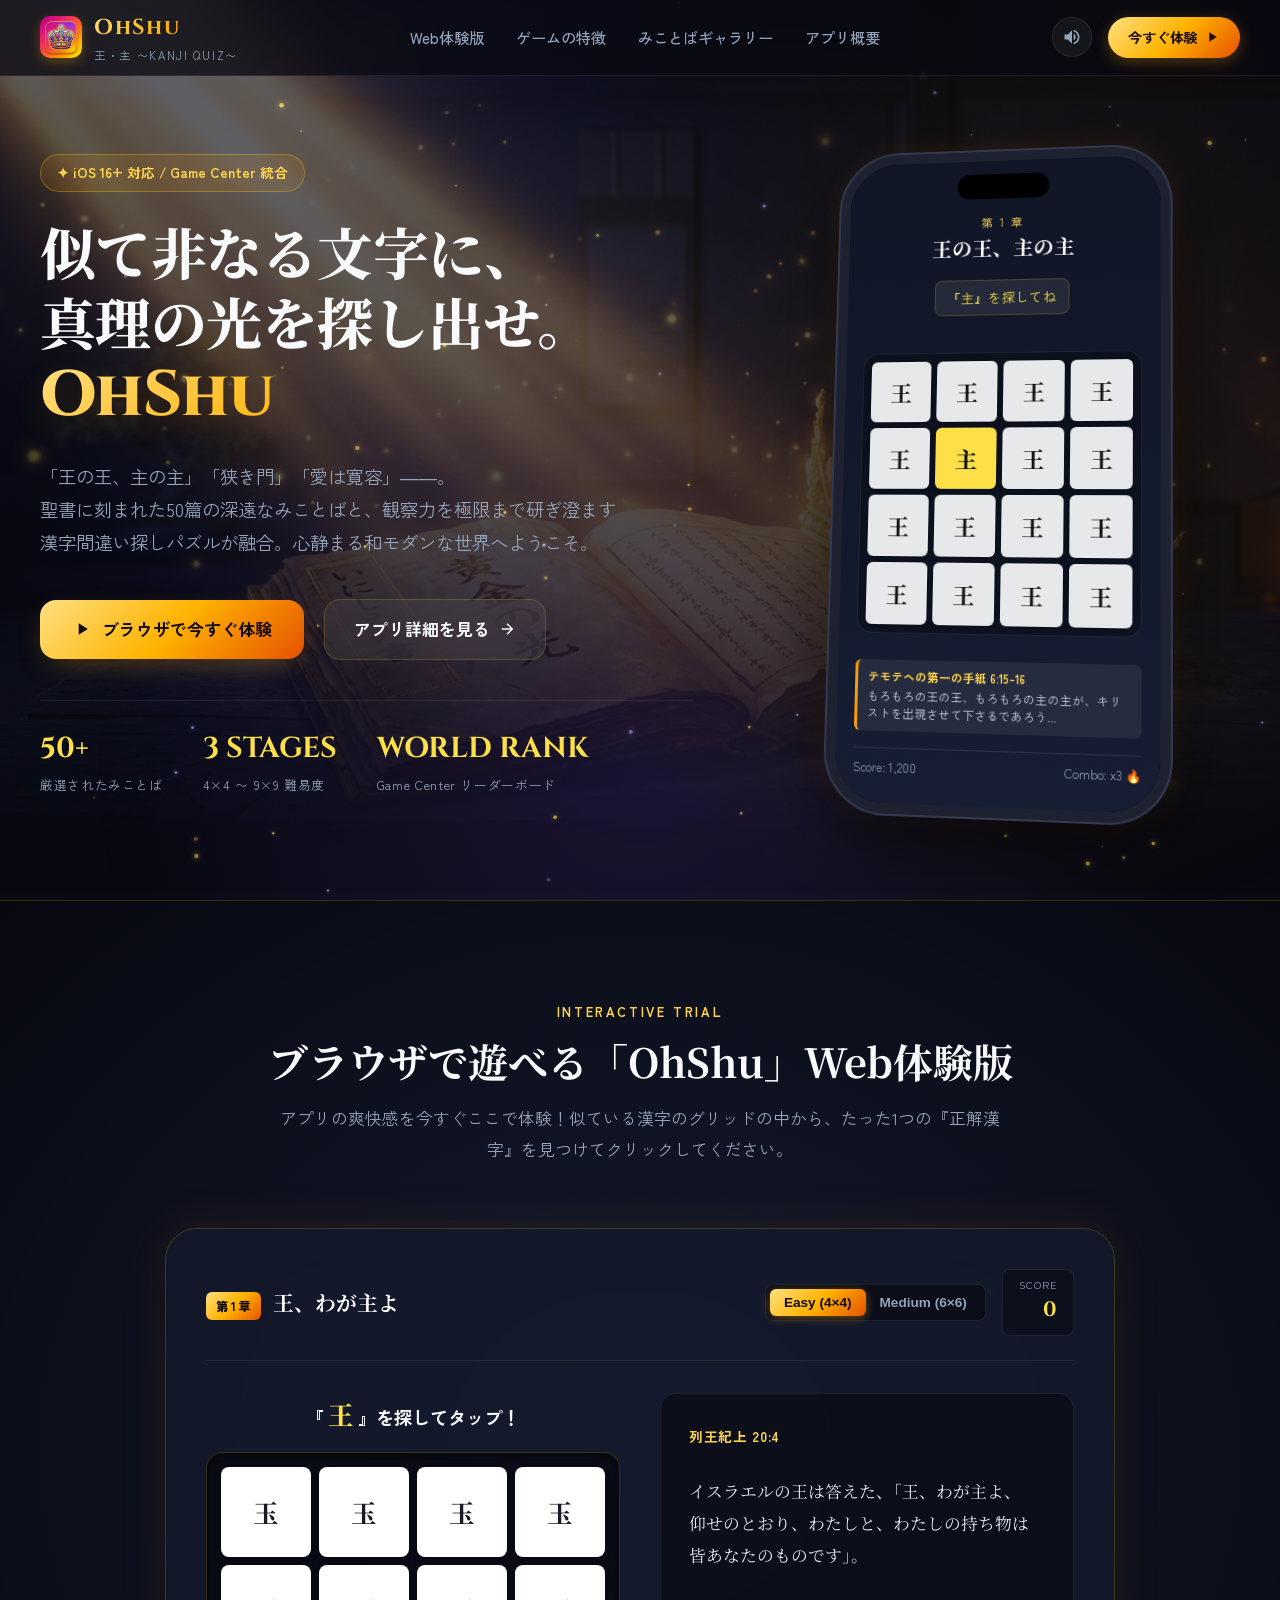
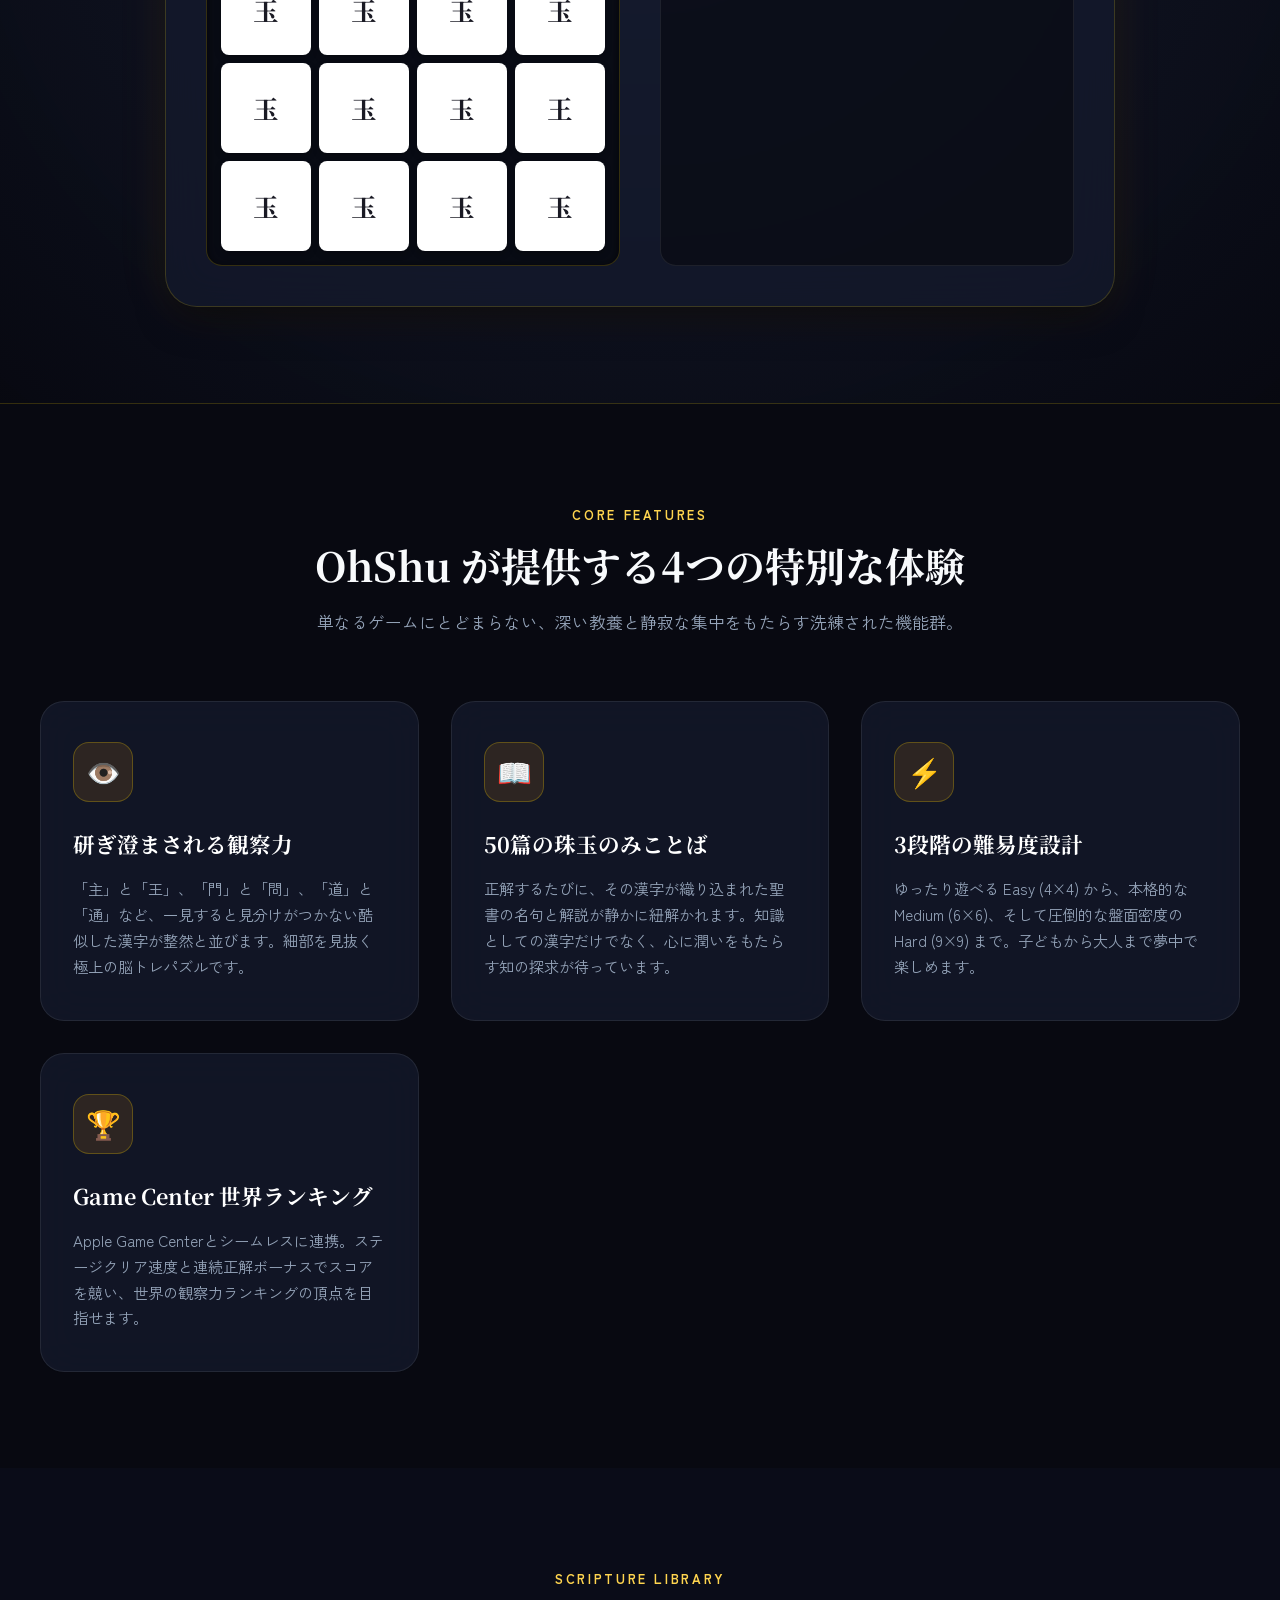
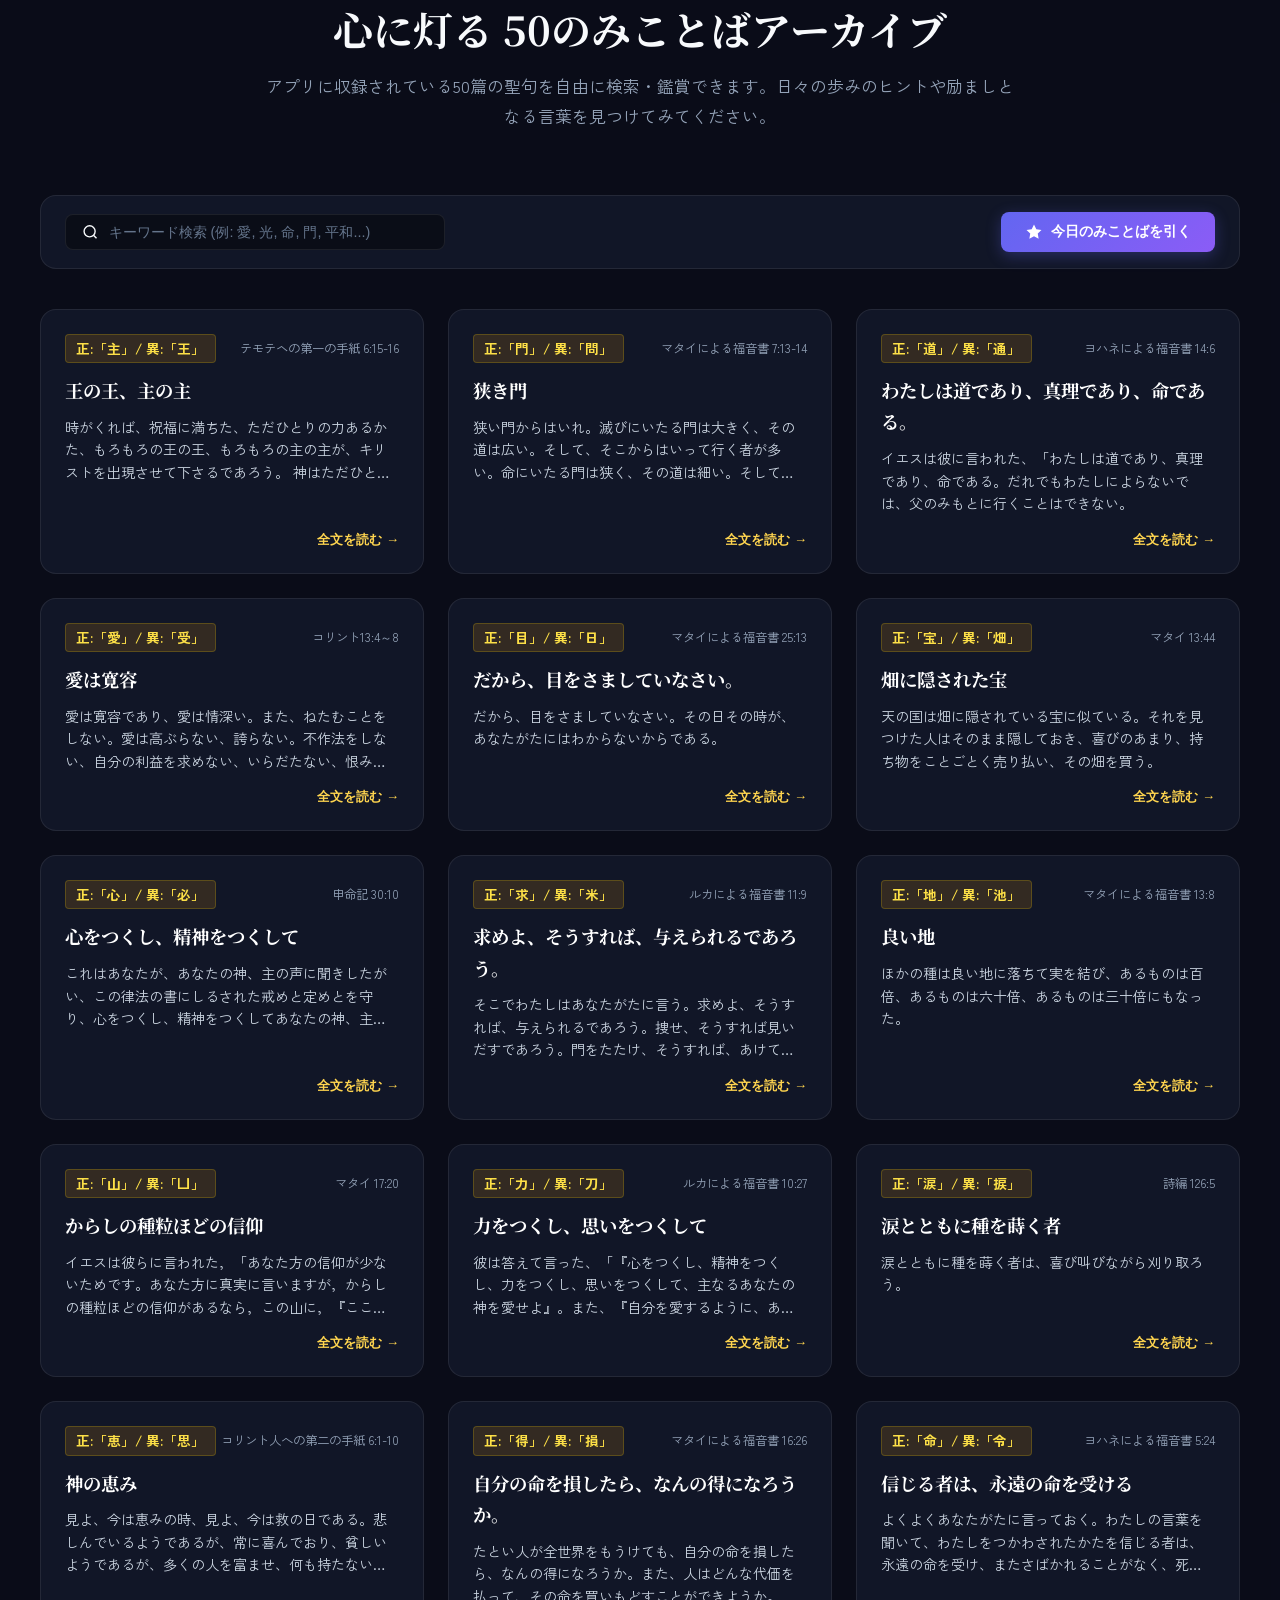
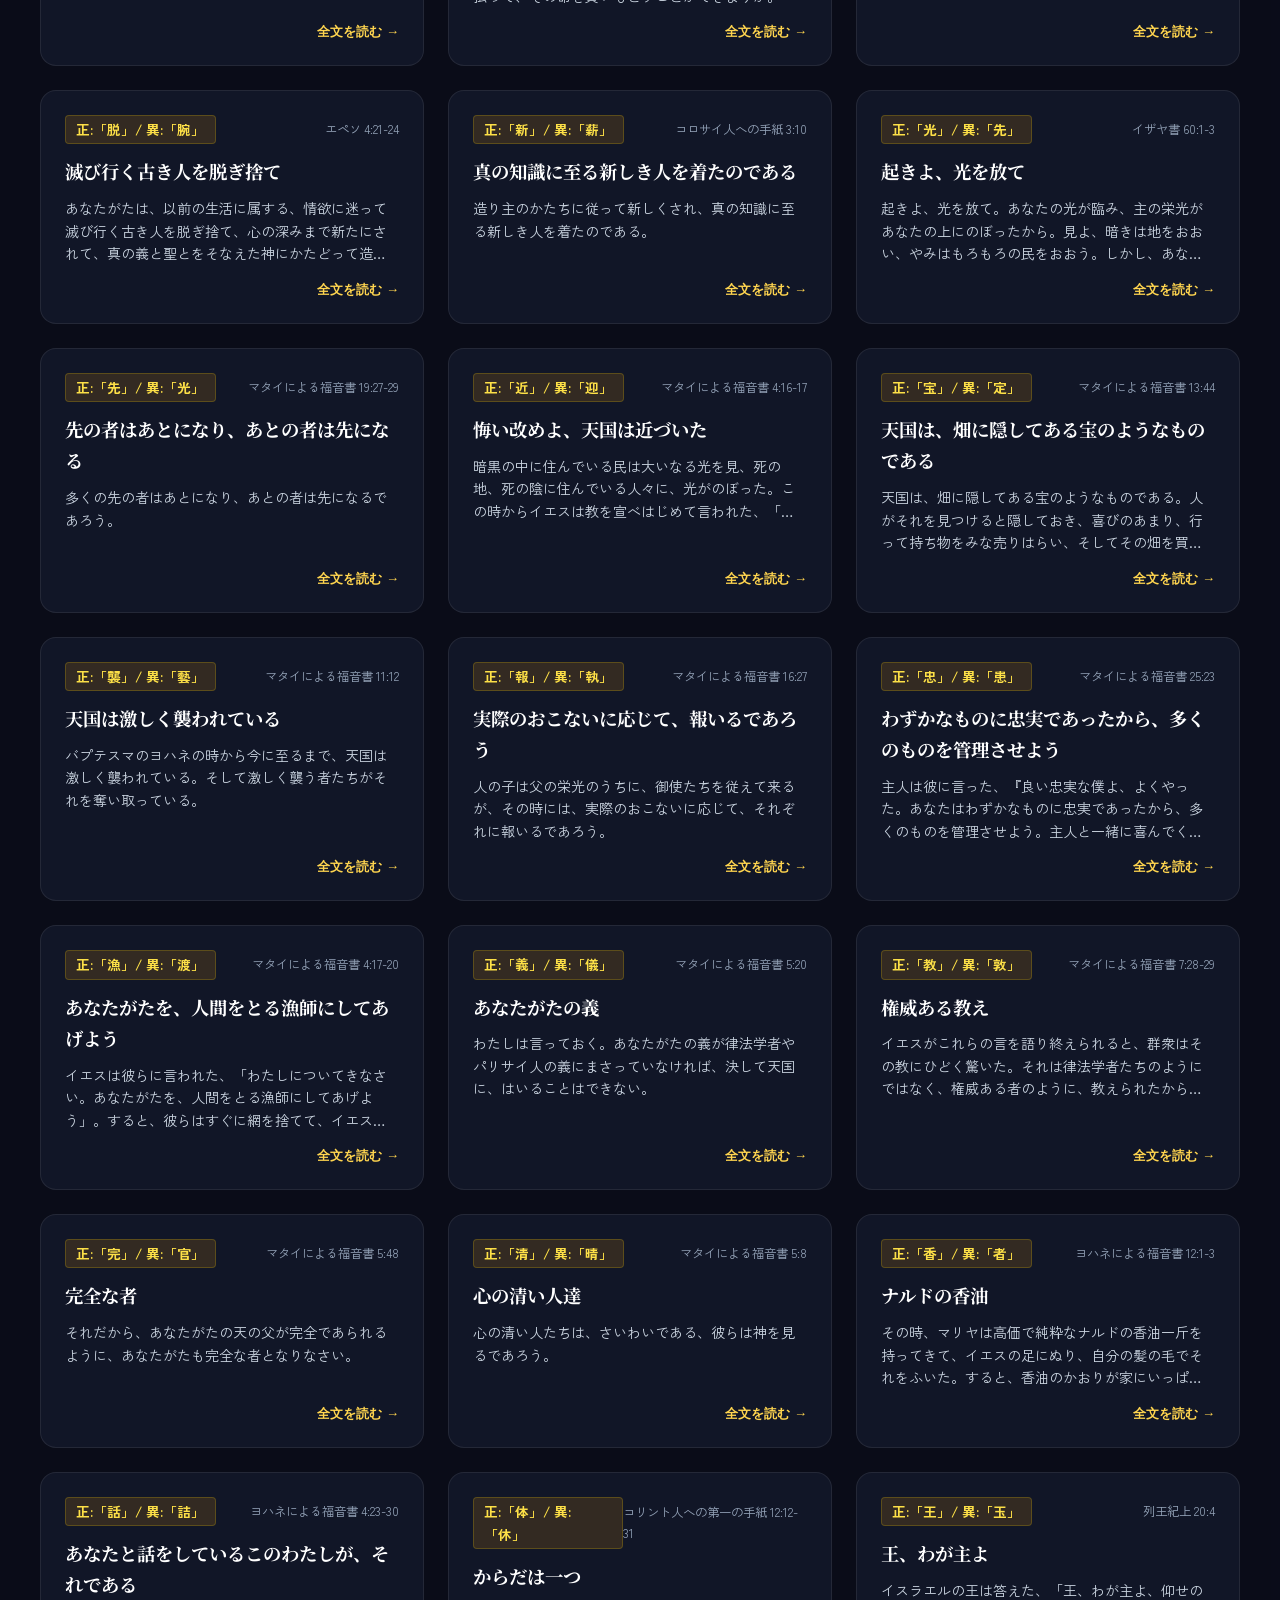
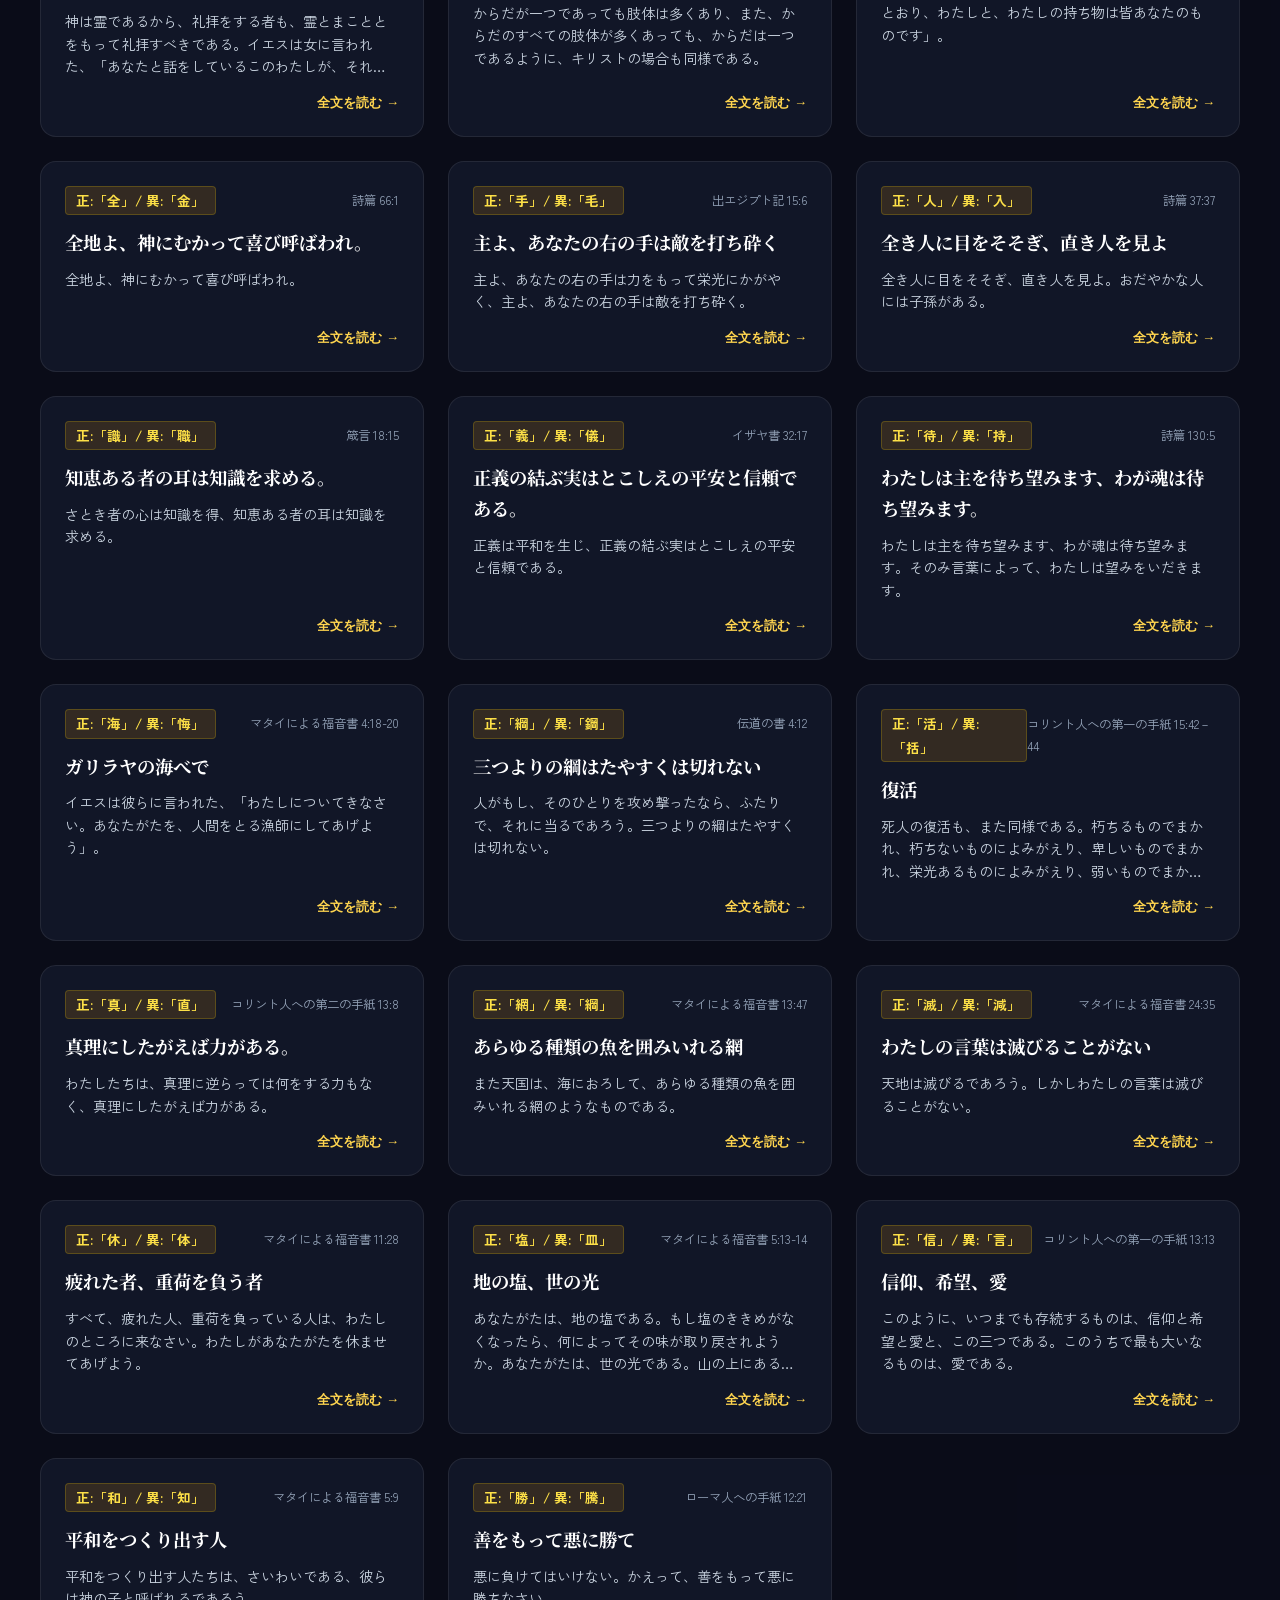
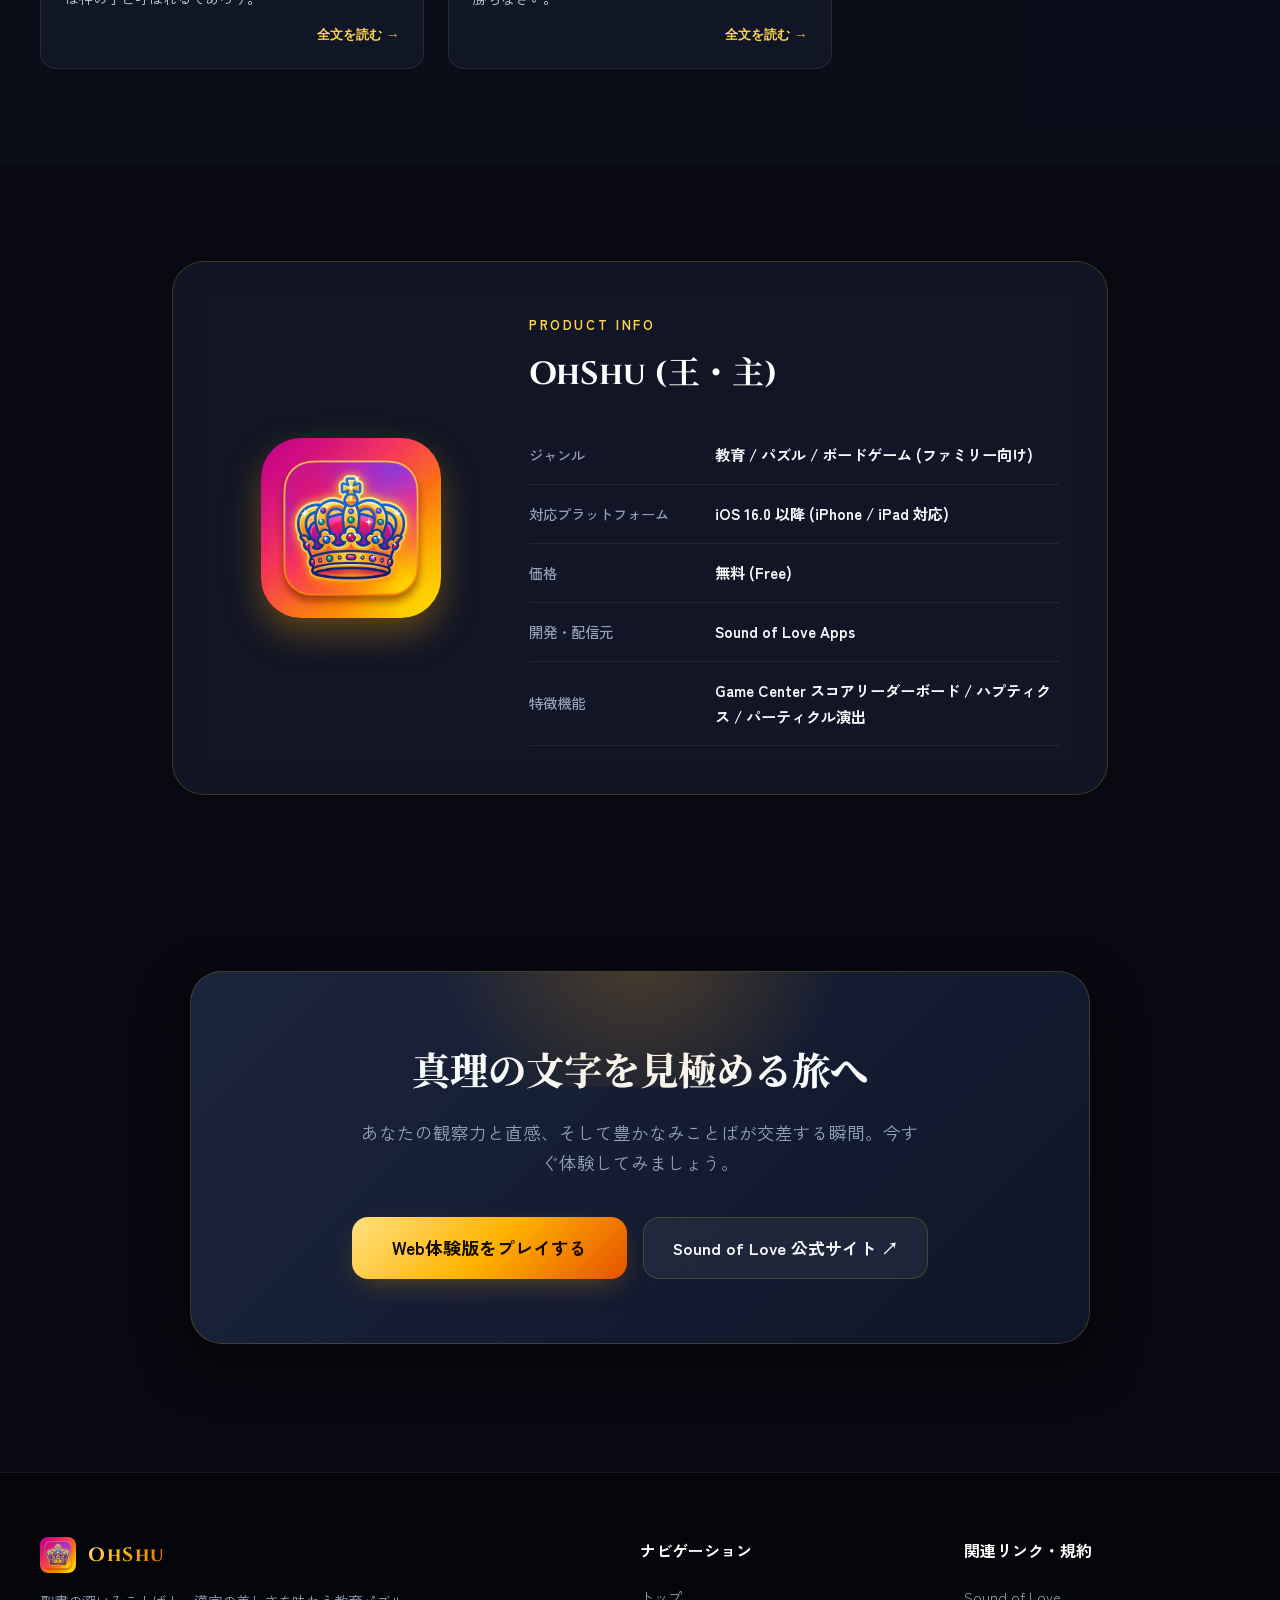
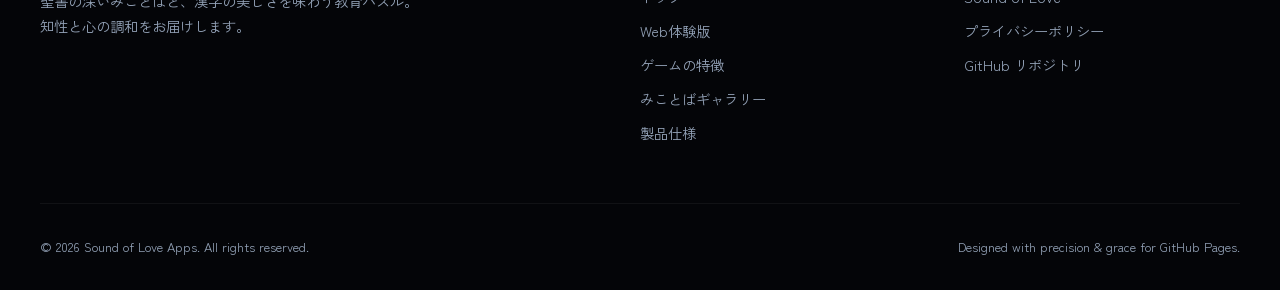
==== index.html @ 58934fec "feat: initial commit for OhShu GitHub Pages website" ====
<!DOCTYPE html>
<html lang="ja">
<head>
  <meta charset="UTF-8">
  <meta name="viewport" content="width=device-width, initial-scale=1.0">
  <title>OhShu (王・主) | 聖書のみことばと巡る 漢字間違い探し脳トレ</title>
  
  <!-- SEO & Meta -->
  <meta name="description" content="似て非なる漢字の中に隠された真理を探し出せ！『王の王、主の主』をはじめ、聖書の名句と出会う新感覚の和風モダン漢字間違い探し知育・脳トレゲーム『OhShu』。ブラウザですぐ遊べるWeb体験版も公開中！">
  <meta name="keywords" content="OhShu, 王主, 漢字クイズ, 脳トレ, 間違い探し, 聖書, みことば, iOSアプリ, GameCenter, Sound of Love">
  <meta name="author" content="Sound of Love Apps">
  
  <!-- OGP / Social Media -->
  <meta property="og:type" content="website">
  <meta property="og:title" content="OhShu (王・主) | 聖書のみことばと巡る 漢字間違い探し脳トレ">
  <meta property="og:description" content="王の王、主の主。似て非なる文字の中に真理の光を探し出せ。心洗われるみことばと出会う新感覚の漢字パズルアプリ。">
  <meta property="og:image" content="./assets/icon.png">
  <meta name="twitter:card" content="summary_large_image">
  <meta name="twitter:title" content="OhShu (王・主) 公式サイト">
  <meta name="twitter:description" content="心洗われる50篇の聖書のみことばと、集中力を研ぎ澄ます漢字間違い探しパズル。">
  <meta name="twitter:image" content="./assets/icon.png">
  
  <!-- Favicon -->
  <link rel="icon" type="image/svg+xml" href="./assets/favicon.svg">
  <link rel="apple-touch-icon" href="./assets/icon.png">

  <!-- Google Fonts -->
  <link rel="preconnect" href="https://fonts.googleapis.com">
  <link rel="preconnect" href="https://fonts.gstatic.com" crossorigin>
  <link href="https://fonts.googleapis.com/css2?family=Cinzel:wght@600;700;800;900&family=Noto+Serif+JP:wght@400;600;700;900&family=Zen+Kaku+Gothic+New:wght@400;500;700&display=swap" rel="stylesheet">

  <!-- Main Stylesheet -->
  <link rel="stylesheet" href="./style.css">
</head>
<body>

  <!-- 背景スターダストCanvas -->
  <canvas id="bg-canvas"></canvas>

  <!-- ========================================================================
       Header & Navigation
       ======================================================================== -->
  <header>
    <nav class="navbar" id="main-navbar">
      <a href="#" class="nav-brand" id="nav-brand-logo">
        <img src="./assets/icon.png" alt="OhShu App Icon" class="brand-icon">
        <div class="brand-text">
          <span class="brand-title">OhShu</span>
          <span class="brand-subtitle">王・主 〜KANJI QUIZ〜</span>
        </div>
      </a>

      <ul class="nav-links" id="nav-menu-links">
        <li><a href="#demo" class="nav-link" id="nav-link-demo">Web体験版</a></li>
        <li><a href="#features" class="nav-link" id="nav-link-features">ゲームの特徴</a></li>
        <li><a href="#archive" class="nav-link" id="nav-link-archive">みことばギャラリー</a></li>
        <li><a href="#specs" class="nav-link" id="nav-link-specs">アプリ概要</a></li>
      </ul>

      <div class="nav-actions">
        <button class="sound-toggle" id="sound-toggle-btn" title="効果音 ON/OFF" aria-label="Toggle Sound">
          <svg width="20" height="20" viewBox="0 0 24 24" fill="currentColor">
            <path d="M3 9v6h4l5 5V4L7 9H3zm13.5 3c0-1.77-1.02-3.29-2.5-4.03v8.05c1.48-.73 2.5-2.25 2.5-4.02zM14 3.23v2.06c2.89.86 5 3.54 5 6.71s-2.11 5.85-5 6.71v2.06c4.01-.91 7-4.49 7-8.77s-2.99-7.86-7-8.77z"/>
          </svg>
        </button>
        <a href="#demo" class="nav-btn" id="nav-btn-play">
          <span>今すぐ体験</span>
          <svg width="16" height="16" viewBox="0 0 24 24" fill="currentColor">
            <path d="M8 5v14l11-7z"/>
          </svg>
        </a>
        <button class="mobile-menu-btn" id="mobile-menu-btn" aria-label="Open Menu">☰</button>
      </div>
    </nav>
  </header>

  <!-- ========================================================================
       Hero Section
       ======================================================================== -->
  <main>
    <section class="hero" id="hero">
      <img src="./assets/hero-bg.jpg" alt="OhShu Key Visual - Light beam on ancient scripture" class="hero-bg-media">

      <div class="hero-container">
        <div class="hero-content">
          <div class="hero-badge">
            <span>✦ iOS 16+ 対応 / Game Center 統合</span>
          </div>

          <h1 class="hero-title">
            似て非なる文字に、<br>
            真理の光を探し出せ。
            <span class="hero-title-highlight">OhShu</span>
          </h1>

          <p class="hero-desc">
            「王の王、主の主」「狭き門」「愛は寛容」――。<br>
            聖書に刻まれた50篇の深遠なみことばと、観察力を極限まで研ぎ澄ます漢字間違い探しパズルが融合。心静まる和モダンな世界へようこそ。
          </p>

          <div class="hero-cta-group">
            <a href="#demo" class="btn-primary" id="hero-btn-demo">
              <svg width="20" height="20" viewBox="0 0 24 24" fill="currentColor">
                <path d="M8 5v14l11-7z"/>
              </svg>
              <span>ブラウザで今すぐ体験</span>
            </a>
            <a href="#specs" class="btn-secondary" id="hero-btn-details">
              <span>アプリ詳細を見る</span>
              <svg width="18" height="18" viewBox="0 0 24 24" fill="none" stroke="currentColor" stroke-width="2">
                <path d="M5 12h14M12 5l7 7-7 7"/>
              </svg>
            </a>
          </div>

          <div class="hero-stats">
            <div class="stat-item">
              <span class="stat-num">50+</span>
              <span class="stat-label">厳選されたみことば</span>
            </div>
            <div class="stat-item">
              <span class="stat-num">3 STAGES</span>
              <span class="stat-label">4×4 〜 9×9 難易度</span>
            </div>
            <div class="stat-item">
              <span class="stat-num">WORLD RANK</span>
              <span class="stat-label">Game Center リーダーボード</span>
            </div>
          </div>
        </div>

        <!-- 3D iPhone モックアップ -->
        <div class="hero-visual">
          <div class="phone-mockup" id="hero-phone-mockup">
            <div class="phone-island"></div>
            <div class="phone-screen">
              <div class="screen-header">
                <p class="screen-subtitle">第 1 章</p>
                <h2 class="screen-title" style="font-size:1.3rem;">王の王、主の主</h2>
                <div class="screen-kanji-target">
                  『主』を探してね
                </div>
              </div>

              <!-- 4x4 グリッドプレビュー -->
              <div class="screen-grid">
                <div class="screen-cell">王</div>
                <div class="screen-cell">王</div>
                <div class="screen-cell">王</div>
                <div class="screen-cell">王</div>
                <div class="screen-cell">王</div>
                <div class="screen-cell highlight-target">主</div>
                <div class="screen-cell">王</div>
                <div class="screen-cell">王</div>
                <div class="screen-cell">王</div>
                <div class="screen-cell">王</div>
                <div class="screen-cell">王</div>
                <div class="screen-cell">王</div>
                <div class="screen-cell">王</div>
                <div class="screen-cell">王</div>
                <div class="screen-cell">王</div>
                <div class="screen-cell">王</div>
              </div>

              <div class="screen-scripture">
                <strong>テモテヘの第一の手紙 6:15-16</strong>
                もろもろの王の王、もろもろの主の主が、キリストを出現させて下さるであろう...
              </div>

              <div class="screen-footer-stats">
                <span>Score: 1,200</span>
                <span>Combo: x3 🔥</span>
              </div>
            </div>
          </div>
        </div>
      </div>
    </section>

    <!-- ========================================================================
         Interactive Demo Section (Web体験版)
         ======================================================================== -->
    <section class="demo-section" id="demo">
      <div class="section-header">
        <span class="section-tag">Interactive Trial</span>
        <h2 class="section-title">ブラウザで遊べる「OhShu」Web体験版</h2>
        <p class="section-desc">
          アプリの爽快感を今すぐここで体験！似ている漢字のグリッドの中から、たった1つの『正解漢字』を見つけてクリックしてください。
        </p>
      </div>

      <div class="demo-wrapper">
        <div class="demo-top-bar">
          <div class="demo-stage-info">
            <span class="demo-stage-badge" id="demo-stage-badge">第 1 章</span>
            <span class="demo-title-text" id="demo-title-text">王の王、主の主</span>
          </div>

          <div class="demo-controls">
            <div class="demo-difficulty-selector">
              <button class="diff-btn active" data-diff="easy" id="diff-easy-btn">Easy (4×4)</button>
              <button class="diff-btn" data-diff="medium" id="diff-med-btn">Medium (6×6)</button>
            </div>

            <div class="demo-score-board">
              <div class="score-box">
                <span class="score-label">SCORE</span>
                <span class="score-value" id="demo-score-value">0</span>
              </div>
            </div>
          </div>
        </div>

        <div class="demo-game-area">
          <!-- グリッド側 -->
          <div class="grid-container">
            <div class="demo-hint-box">
              <span class="demo-hint-text">
                『<span class="demo-target-char" id="demo-target-char">主</span>』を探してタップ！
              </span>
            </div>

            <div class="demo-kanji-grid" id="demo-kanji-grid">
              <!-- JSで動的生成 -->
            </div>
          </div>

          <!-- みことばカード側 -->
          <div class="scripture-display">
            <div>
              <div class="scripture-header">
                <span class="scripture-citation" id="demo-scripture-citation">テモテヘの第一の手紙 6:15-16</span>
              </div>
              <div class="scripture-body" id="demo-scripture-body">
                時がくれば、祝福に満ちた、ただひとりの力あるかた、もろもろの王の王、もろもろの主の主が、キリストを出現させて下さるであろう。神はただひとり不死を保ち、近づきがたい光の中に住み、人間の中でだれも見た者がなく、見ることもできないかたである。ほまれと永遠の支配とが、神にあるように、アァメン。
              </div>
            </div>

            <div class="demo-feedback" id="demo-feedback" style="display: none;">
              <div class="feedback-msg">正解！+100 pts</div>
              <button class="btn-next-stage" id="btn-next-stage">次の章へ ❯</button>
            </div>
          </div>
        </div>
      </div>
    </section>

    <!-- ========================================================================
         Features Section (ゲームの特徴)
         ======================================================================== -->
    <section class="features-section" id="features">
      <div class="section-header">
        <span class="section-tag">Core Features</span>
        <h2 class="section-title">OhShu が提供する4つの特別な体験</h2>
        <p class="section-desc">
          単なるゲームにとどまらない、深い教養と静寂な集中をもたらす洗練された機能群。
        </p>
      </div>

      <div class="features-grid">
        <div class="feature-card">
          <div class="feature-icon-wrapper">
            <span>👁️</span>
          </div>
          <h3 class="feature-title">研ぎ澄まされる観察力</h3>
          <p class="feature-text">
            「主」と「王」、「門」と「問」、「道」と「通」など、一見すると見分けがつかない酷似した漢字が整然と並びます。細部を見抜く極上の脳トレパズルです。
          </p>
        </div>

        <div class="feature-card">
          <div class="feature-icon-wrapper">
            <span>📖</span>
          </div>
          <h3 class="feature-title">50篇の珠玉のみことば</h3>
          <p class="feature-text">
            正解するたびに、その漢字が織り込まれた聖書の名句と解説が静かに紐解かれます。知識としての漢字だけでなく、心に潤いをもたらす知の探求が待っています。
          </p>
        </div>

        <div class="feature-card">
          <div class="feature-icon-wrapper">
            <span>⚡</span>
          </div>
          <h3 class="feature-title">3段階の難易度設計</h3>
          <p class="feature-text">
            ゆったり遊べる Easy (4×4) から、本格的な Medium (6×6)、そして圧倒的な盤面密度の Hard (9×9) まで。子どもから大人まで夢中で楽しめます。
          </p>
        </div>

        <div class="feature-card">
          <div class="feature-icon-wrapper">
            <span>🏆</span>
          </div>
          <h3 class="feature-title">Game Center 世界ランキング</h3>
          <p class="feature-text">
            Apple Game Centerとシームレスに連携。ステージクリア速度と連続正解ボーナスでスコアを競い、世界の観察力ランキングの頂点を目指せます。
          </p>
        </div>
      </div>
    </section>

    <!-- ========================================================================
         Scriptures Archive / Gallery (みことばギャラリー)
         ======================================================================== -->
    <section class="archive-section" id="archive">
      <div class="archive-container">
        <div class="section-header">
          <span class="section-tag">Scripture Library</span>
          <h2 class="section-title">心に灯る 50のみことばアーカイブ</h2>
          <p class="section-desc">
            アプリに収録されている50篇の聖句を自由に検索・鑑賞できます。日々の歩みのヒントや励ましとなる言葉を見つけてみてください。
          </p>
        </div>

        <div class="archive-toolbar">
          <div class="search-box">
            <svg width="18" height="18" viewBox="0 0 24 24" fill="none" stroke="currentColor" stroke-width="2">
              <circle cx="11" cy="11" r="8"></circle>
              <line x1="21" y1="21" x2="16.65" y2="16.65"></line>
            </svg>
            <input type="text" id="scripture-search-input" placeholder="キーワード検索 (例: 愛, 光, 命, 門, 平和...)">
          </div>

          <button class="btn-omikuji" id="btn-omikuji">
            <svg width="18" height="18" viewBox="0 0 24 24" fill="currentColor">
              <path d="M12 2l3.09 6.26L22 9.27l-5 4.87 1.18 6.88L12 17.77l-6.18 3.25L7 14.14 2 9.27l6.91-1.01L12 2z"/>
            </svg>
            <span>今日のみことばを引く</span>
          </button>
        </div>

        <div class="scriptures-grid" id="scriptures-grid">
          <!-- JSでレンダリング -->
        </div>
      </div>
    </section>

    <!-- ========================================================================
         App Specifications & Info
         ======================================================================== -->
    <section class="specs-section" id="specs">
      <div class="specs-card">
        <div class="specs-icon-area">
          <img src="./assets/icon.png" alt="OhShu App Icon Large" class="specs-app-icon">
        </div>
        <div class="specs-details">
          <span class="section-tag">Product Info</span>
          <h2 style="font-family: var(--font-royal); font-size: 2rem; margin-bottom: 1.5rem; color: #fff;">OhShu (王・主)</h2>
          <table class="specs-table">
            <tbody>
              <tr>
                <th>ジャンル</th>
                <td>教育 / パズル / ボードゲーム (ファミリー向け)</td>
              </tr>
              <tr>
                <th>対応プラットフォーム</th>
                <td>iOS 16.0 以降 (iPhone / iPad 対応)</td>
              </tr>
              <tr>
                <th>価格</th>
                <td>無料 (Free)</td>
              </tr>
              <tr>
                <th>開発・配信元</th>
                <td>Sound of Love Apps</td>
              </tr>
              <tr>
                <th>特徴機能</th>
                <td>Game Center スコアリーダーボード / ハプティクス / パーティクル演出</td>
              </tr>
            </tbody>
          </table>
        </div>
      </div>
    </section>

    <!-- ========================================================================
         Call To Action Banner
         ======================================================================== -->
    <section class="cta-section">
      <div class="cta-banner">
        <h2 class="cta-title">真理の文字を見極める旅へ</h2>
        <p class="cta-subtitle">
          あなたの観察力と直感、そして豊かなみことばが交差する瞬間。今すぐ体験してみましょう。
        </p>
        <div style="display: flex; justify-content: center; gap: 1rem; flex-wrap: wrap;">
          <a href="#demo" class="btn-primary" style="padding: 1rem 2.5rem; font-size: 1.1rem;">
            Web体験版をプレイする
          </a>
          <a href="http://sound-of-love.com" target="_blank" rel="noopener" class="btn-secondary">
            Sound of Love 公式サイト ↗
          </a>
        </div>
      </div>
    </section>
  </main>

  <!-- ========================================================================
       Footer
       ======================================================================== -->
  <footer class="footer">
    <div class="footer-container">
      <div>
        <div class="nav-brand" style="margin-bottom: 1rem;">
          <img src="./assets/icon.png" alt="OhShu Icon" style="width: 36px; height: 36px; border-radius: 8px;">
          <span class="brand-title" style="font-size: 1.2rem;">OhShu</span>
        </div>
        <p class="footer-brand-desc">
          聖書の深いみことばと、漢字の美しさを味わう教育パズル。知性と心の調和をお届けします。
        </p>
      </div>

      <div class="footer-links">
        <h4>ナビゲーション</h4>
        <ul>
          <li><a href="#hero">トップ</a></li>
          <li><a href="#demo">Web体験版</a></li>
          <li><a href="#features">ゲームの特徴</a></li>
          <li><a href="#archive">みことばギャラリー</a></li>
          <li><a href="#specs">製品仕様</a></li>
        </ul>
      </div>

      <div class="footer-links">
        <h4>関連リンク・規約</h4>
        <ul>
          <li><a href="http://sound-of-love.com" target="_blank" rel="noopener">Sound of Love</a></li>
          <li><a href="#" id="privacy-link">プライバシーポリシー</a></li>
          <li><a href="https://github.com" target="_blank" rel="noopener">GitHub リポジトリ</a></li>
        </ul>
      </div>
    </div>

    <div class="footer-bottom">
      <span>© 2026 Sound of Love Apps. All rights reserved.</span>
      <span>Designed with precision & grace for GitHub Pages.</span>
    </div>
  </footer>

  <!-- ========================================================================
       Modal (みことば詳細 & おみくじ)
       ======================================================================== -->
  <div class="modal-overlay" id="scripture-modal">
    <div class="modal-window">
      <button class="modal-close-btn" id="modal-close-btn">&times;</button>
      <div style="margin-bottom: 1rem;">
        <span class="kanji-pair" id="modal-kanji-pair" style="font-size: 0.9rem;"></span>
      </div>
      <span class="scripture-citation" id="modal-citation" style="display: block; margin-bottom: 0.5rem;"></span>
      <h3 id="modal-title" style="font-family: var(--font-serif); font-size: 1.5rem; margin-bottom: 1.25rem; color: #fff;"></h3>
      <div id="modal-body" style="font-family: var(--font-serif); font-size: 1.05rem; line-height: 1.9; color: #cbd5e1; white-space: pre-line;"></div>
    </div>
  </div>

  <!-- ========================================================================
       Modal (プライバシーポリシー)
       ======================================================================== -->
  <div class="modal-overlay" id="privacy-modal">
    <div class="modal-window">
      <button class="modal-close-btn" id="privacy-close-btn">&times;</button>
      <h3 style="font-family: var(--font-serif); font-size: 1.4rem; margin-bottom: 1rem; color: #fff;">プライバシーポリシー</h3>
      <div style="font-size: 0.9rem; line-height: 1.8; color: #cbd5e1;">
        <p><strong>1. 個人情報の収集について</strong><br>
        本アプリ「OhShu」は、ユーザーの個人を特定できる情報（氏名、住所、電話番号、メールアドレス等）を一切収集・保存しません。</p>
        <br>
        <p><strong>2. Game Center 連携について</strong><br>
        ハイスコアランキングの登録・閲覧のために Apple 社の Game Center 機能を利用します。これらは Apple のプライバシーポリシーに従って安全に管理されます。</p>
        <br>
        <p><strong>3. お問い合わせ</strong><br>
        本ポリシーに関するお問い合わせは、Sound of Love 公式ウェブサイトよりお願いいたします。</p>
      </div>
    </div>
  </div>

  <!-- JavaScript -->
  <script src="./app.js"></script>
</body>
</html>
---- style.css ----
/* ==========================================================================
   OhShu (王・主) 公式紹介ページ スタイルシート
   Design: Modern Japanese Royal / Glassmorphism / Dark & Gold Theme
   ========================================================================== */

:root {
  --bg-primary: #080911;
  --bg-secondary: #0f1220;
  --bg-card: rgba(22, 27, 46, 0.72);
  --bg-card-hover: rgba(30, 37, 62, 0.85);
  --border-glass: rgba(255, 215, 0, 0.18);
  --border-subtle: rgba(255, 255, 255, 0.08);

  --gold-glow: #ffd54f;
  --gold-primary: #f59e0b;
  --gold-gradient: linear-gradient(135deg, #ffe082 0%, #ffb300 50%, #e65100 100%);
  --royal-blue: #3b82f6;
  --royal-purple: #8b5cf6;
  --indigo-glow: rgba(99, 102, 241, 0.25);

  --text-main: #f8fafc;
  --text-muted: #94a3b8;
  --text-gold: #fde047;

  --font-serif: "Noto Serif JP", "Yu Mincho", "Hiragino Mincho ProN", serif;
  --font-sans: "Zen Kaku Gothic New", -apple-system, BlinkMacSystemFont, "Segoe UI", Roboto, sans-serif;
  --font-royal: "Cinzel", "Noto Serif JP", serif;

  --radius-sm: 8px;
  --radius-md: 16px;
  --radius-lg: 24px;
  --radius-xl: 32px;

  --shadow-gold: 0 10px 30px -10px rgba(245, 158, 11, 0.4);
  --shadow-card: 0 20px 40px -15px rgba(0, 0, 0, 0.6);
  --backdrop-blur: blur(20px);
}

* {
  margin: 0;
  padding: 0;
  box-sizing: border-box;
}

html {
  scroll-behavior: smooth;
  font-size: 16px;
}

body {
  font-family: var(--font-sans);
  background-color: var(--bg-primary);
  color: var(--text-main);
  line-height: 1.7;
  overflow-x: hidden;
  position: relative;
  min-height: 100vh;
}

/* 背景グラデーション＆スターダスト効果 */
body::before {
  content: "";
  position: fixed;
  top: 0;
  left: 0;
  width: 100%;
  height: 100%;
  background: 
    radial-gradient(circle at 20% 15%, rgba(99, 102, 241, 0.15) 0%, transparent 45%),
    radial-gradient(circle at 80% 40%, rgba(245, 158, 11, 0.12) 0%, transparent 50%),
    radial-gradient(circle at 50% 85%, rgba(139, 92, 246, 0.15) 0%, transparent 55%);
  pointer-events: none;
  z-index: -2;
}

/* アプリ用パーティクルCanvas */
#bg-canvas {
  position: fixed;
  top: 0;
  left: 0;
  width: 100%;
  height: 100%;
  pointer-events: none;
  z-index: -1;
}

/* ==========================================================================
   Navigation Bar
   ========================================================================== */
.navbar {
  position: fixed;
  top: 0;
  left: 0;
  right: 0;
  height: 76px;
  background: rgba(8, 9, 17, 0.75);
  backdrop-filter: var(--backdrop-blur);
  -webkit-backdrop-filter: var(--backdrop-blur);
  border-bottom: 1px solid var(--border-subtle);
  display: flex;
  align-items: center;
  justify-content: space-between;
  padding: 0 2.5rem;
  z-index: 1000;
  transition: all 0.3s ease;
}

.navbar.scrolled {
  background: rgba(8, 9, 17, 0.92);
  border-bottom: 1px solid var(--border-glass);
  box-shadow: 0 4px 20px rgba(0, 0, 0, 0.5);
}

.nav-brand {
  display: flex;
  align-items: center;
  gap: 12px;
  text-decoration: none;
  color: var(--text-main);
}

.brand-icon {
  width: 42px;
  height: 42px;
  border-radius: 10px;
  box-shadow: 0 4px 12px rgba(245, 158, 11, 0.3);
  transition: transform 0.3s ease;
}

.nav-brand:hover .brand-icon {
  transform: rotate(-6deg) scale(1.08);
}

.brand-text {
  display: flex;
  flex-direction: column;
}

.brand-title {
  font-family: var(--font-royal);
  font-size: 1.35rem;
  font-weight: 700;
  letter-spacing: 0.08em;
  background: var(--gold-gradient);
  -webkit-background-clip: text;
  -webkit-text-fill-color: transparent;
}

.brand-subtitle {
  font-size: 0.7rem;
  letter-spacing: 0.15em;
  color: var(--text-muted);
}

.nav-links {
  display: flex;
  align-items: center;
  gap: 2rem;
  list-style: none;
}

.nav-link {
  color: var(--text-muted);
  text-decoration: none;
  font-size: 0.95rem;
  font-weight: 500;
  transition: color 0.2s ease;
  position: relative;
  padding: 4px 0;
}

.nav-link:hover, .nav-link.active {
  color: var(--text-main);
}

.nav-link::after {
  content: "";
  position: absolute;
  bottom: 0;
  left: 0;
  width: 0%;
  height: 2px;
  background: var(--gold-gradient);
  transition: width 0.3s ease;
}

.nav-link:hover::after {
  width: 100%;
}

.nav-actions {
  display: flex;
  align-items: center;
  gap: 1rem;
}

.sound-toggle {
  background: rgba(255, 255, 255, 0.05);
  border: 1px solid var(--border-subtle);
  color: var(--text-muted);
  width: 40px;
  height: 40px;
  border-radius: 50%;
  cursor: pointer;
  display: flex;
  align-items: center;
  justify-content: center;
  transition: all 0.2s ease;
}

.sound-toggle:hover {
  color: var(--gold-glow);
  border-color: var(--gold-glow);
  background: rgba(255, 215, 0, 0.1);
}

.nav-btn {
  background: var(--gold-gradient);
  color: #1a0f00;
  font-weight: 700;
  font-size: 0.88rem;
  padding: 0.55rem 1.25rem;
  border-radius: 9999px;
  text-decoration: none;
  box-shadow: 0 4px 15px rgba(245, 158, 11, 0.3);
  transition: all 0.3s ease;
  display: inline-flex;
  align-items: center;
  gap: 6px;
}

.nav-btn:hover {
  transform: translateY(-2px);
  box-shadow: 0 6px 20px rgba(245, 158, 11, 0.5);
  filter: brightness(1.1);
}

/* モバイルメニュートグル */
.mobile-menu-btn {
  display: none;
  background: none;
  border: none;
  color: var(--text-main);
  font-size: 1.5rem;
  cursor: pointer;
}

/* ==========================================================================
   Hero Section
   ========================================================================== */
.hero {
  position: relative;
  min-height: 100vh;
  padding: 130px 2rem 5rem;
  display: flex;
  align-items: center;
  justify-content: center;
  overflow: hidden;
}

.hero-bg-media {
  position: absolute;
  top: 0;
  left: 0;
  width: 100%;
  height: 100%;
  z-index: -1;
  opacity: 0.32;
  filter: saturate(1.2);
  object-fit: cover;
  mask-image: linear-gradient(to bottom, rgba(0,0,0,1) 40%, rgba(0,0,0,0) 100%);
  -webkit-mask-image: linear-gradient(to bottom, rgba(0,0,0,1) 40%, rgba(0,0,0,0) 100%);
}

.hero-container {
  max-width: 1200px;
  width: 100%;
  margin: 0 auto;
  display: grid;
  grid-template-columns: 1.15fr 0.85fr;
  align-items: center;
  gap: 4rem;
}

.hero-badge {
  display: inline-flex;
  align-items: center;
  gap: 8px;
  background: rgba(245, 158, 11, 0.12);
  border: 1px solid rgba(255, 215, 0, 0.3);
  padding: 6px 16px;
  border-radius: 9999px;
  font-size: 0.85rem;
  font-weight: 600;
  color: var(--gold-glow);
  margin-bottom: 1.5rem;
  animation: pulse-glow 3s infinite;
}

@keyframes pulse-glow {
  0%, 100% { box-shadow: 0 0 0 0 rgba(245, 158, 11, 0.3); }
  50% { box-shadow: 0 0 16px 4px rgba(245, 158, 11, 0.2); }
}

.hero-title {
  font-family: var(--font-serif);
  font-size: 3.5rem;
  font-weight: 800;
  line-height: 1.25;
  letter-spacing: -0.01em;
  margin-bottom: 1.5rem;
}

.hero-title-highlight {
  display: block;
  font-family: var(--font-royal);
  font-size: 4rem;
  background: var(--gold-gradient);
  -webkit-background-clip: text;
  -webkit-text-fill-color: transparent;
  text-shadow: 0 10px 30px rgba(245, 158, 11, 0.2);
}

.hero-desc {
  font-size: 1.15rem;
  color: var(--text-muted);
  line-height: 1.8;
  margin-bottom: 2.5rem;
  max-width: 580px;
}

.hero-cta-group {
  display: flex;
  align-items: center;
  flex-wrap: wrap;
  gap: 1.25rem;
  margin-bottom: 2.5rem;
}

.btn-primary {
  background: var(--gold-gradient);
  color: #120a00;
  font-weight: 700;
  font-size: 1.05rem;
  padding: 0.95rem 2rem;
  border-radius: var(--radius-md);
  text-decoration: none;
  display: inline-flex;
  align-items: center;
  gap: 10px;
  box-shadow: var(--shadow-gold);
  transition: all 0.3s cubic-bezier(0.16, 1, 0.3, 1);
  border: none;
  cursor: pointer;
}

.btn-primary:hover {
  transform: translateY(-3px) scale(1.02);
  box-shadow: 0 15px 35px -5px rgba(245, 158, 11, 0.6);
  filter: brightness(1.1);
}

.btn-secondary {
  background: rgba(255, 255, 255, 0.06);
  color: var(--text-main);
  border: 1px solid var(--border-glass);
  backdrop-filter: var(--backdrop-blur);
  font-weight: 600;
  font-size: 1.05rem;
  padding: 0.95rem 1.8rem;
  border-radius: var(--radius-md);
  text-decoration: none;
  display: inline-flex;
  align-items: center;
  gap: 8px;
  transition: all 0.3s ease;
  cursor: pointer;
}

.btn-secondary:hover {
  background: rgba(255, 255, 255, 0.12);
  border-color: var(--gold-glow);
  transform: translateY(-2px);
  color: var(--gold-glow);
}

.hero-stats {
  display: flex;
  align-items: center;
  gap: 2.5rem;
  padding-top: 1.5rem;
  border-top: 1px solid var(--border-subtle);
}

.stat-item {
  display: flex;
  flex-direction: column;
}

.stat-num {
  font-family: var(--font-royal);
  font-size: 1.8rem;
  font-weight: 700;
  color: var(--text-gold);
}

.stat-label {
  font-size: 0.8rem;
  color: var(--text-muted);
  letter-spacing: 0.05em;
}

/* ==========================================================================
   iPhone 3D Mockup
   ========================================================================== */
.hero-visual {
  position: relative;
  display: flex;
  justify-content: center;
  perspective: 1200px;
}

.phone-mockup {
  width: 320px;
  height: 650px;
  background: #000;
  border-radius: 50px;
  box-shadow: 
    0 0 0 10px #1e2230,
    0 0 0 12px #333a50,
    0 30px 80px rgba(0, 0, 0, 0.8),
    0 0 40px rgba(245, 158, 11, 0.2);
  position: relative;
  overflow: hidden;
  display: flex;
  flex-direction: column;
  transform: rotateY(-8deg) rotateX(6deg);
  transition: transform 0.5s cubic-bezier(0.16, 1, 0.3, 1);
}

.phone-mockup:hover {
  transform: rotateY(0deg) rotateX(0deg) translateY(-8px);
}

/* ダイナミックアイランド / ノッチ */
.phone-island {
  position: absolute;
  top: 14px;
  left: 50%;
  transform: translateX(-50%);
  width: 95px;
  height: 26px;
  background: #000;
  border-radius: 20px;
  z-index: 20;
}

.phone-screen {
  flex: 1;
  background: linear-gradient(180deg, #101626 0%, #171d33 100%);
  padding: 55px 18px 25px;
  display: flex;
  flex-direction: column;
  justify-content: space-between;
  position: relative;
  overflow: hidden;
}

.screen-header {
  text-align: center;
}

.screen-subtitle {
  font-size: 0.75rem;
  letter-spacing: 0.15em;
  color: var(--gold-glow);
  margin-bottom: 2px;
}

.screen-title {
  font-family: var(--font-royal);
  font-size: 1.4rem;
  font-weight: 700;
  color: #fff;
}

.screen-kanji-target {
  background: rgba(255, 255, 255, 0.08);
  border: 1px solid var(--border-glass);
  border-radius: var(--radius-sm);
  padding: 6px 12px;
  margin: 12px auto;
  font-size: 0.85rem;
  color: var(--text-gold);
  width: fit-content;
}

.screen-grid {
  display: grid;
  grid-template-columns: repeat(4, 1fr);
  gap: 6px;
  margin: 10px 0;
  background: rgba(0, 0, 0, 0.3);
  padding: 8px;
  border-radius: var(--radius-md);
  border: 1px solid var(--border-subtle);
}

.screen-cell {
  aspect-ratio: 1;
  background: rgba(255, 255, 255, 0.9);
  color: #111;
  border-radius: 6px;
  display: flex;
  align-items: center;
  justify-content: center;
  font-size: 1.4rem;
  font-weight: 700;
  font-family: var(--font-serif);
  box-shadow: 0 2px 4px rgba(0,0,0,0.2);
}

.screen-cell.highlight-target {
  background: #fde047;
  color: #000;
  animation: pulse-cell 1.5s infinite;
}

@keyframes pulse-cell {
  0%, 100% { transform: scale(1); }
  50% { transform: scale(1.08); box-shadow: 0 0 12px rgba(253, 224, 71, 0.8); }
}

.screen-scripture {
  background: rgba(255, 255, 255, 0.07);
  border-left: 3px solid var(--gold-primary);
  border-radius: 6px;
  padding: 8px 10px;
  font-size: 0.72rem;
  color: #cbd5e1;
  line-height: 1.5;
}

.screen-scripture strong {
  color: var(--gold-glow);
  display: block;
  margin-bottom: 2px;
}

.screen-footer-stats {
  display: flex;
  justify-content: space-between;
  font-size: 0.75rem;
  color: var(--text-muted);
  padding-top: 8px;
  border-top: 1px solid rgba(255, 255, 255, 0.1);
}

/* ==========================================================================
   Section Common Styles
   ========================================================================== */
section {
  padding: 6rem 2rem;
  position: relative;
}

.section-header {
  text-align: center;
  max-width: 750px;
  margin: 0 auto 4rem;
}

.section-tag {
  display: inline-block;
  font-size: 0.82rem;
  font-weight: 700;
  letter-spacing: 0.2em;
  color: var(--gold-glow);
  text-transform: uppercase;
  margin-bottom: 0.75rem;
}

.section-title {
  font-family: var(--font-serif);
  font-size: 2.5rem;
  font-weight: 700;
  line-height: 1.3;
  margin-bottom: 1rem;
}

.section-desc {
  color: var(--text-muted);
  font-size: 1.05rem;
  line-height: 1.8;
}

/* ==========================================================================
   Interactive Web Demo Section (今すぐ遊べるWeb体験版)
   ========================================================================== */
.demo-section {
  background: radial-gradient(ellipse at 50% 50%, rgba(26, 35, 60, 0.7) 0%, rgba(8, 9, 17, 0.95) 100%);
  border-top: 1px solid var(--border-glass);
  border-bottom: 1px solid var(--border-glass);
}

.demo-wrapper {
  max-width: 950px;
  margin: 0 auto;
  background: var(--bg-card);
  backdrop-filter: var(--backdrop-blur);
  border: 1px solid var(--border-glass);
  border-radius: var(--radius-xl);
  padding: 2.5rem;
  box-shadow: var(--shadow-card), 0 0 50px rgba(245, 158, 11, 0.1);
  position: relative;
}

.demo-top-bar {
  display: flex;
  align-items: center;
  justify-content: space-between;
  flex-wrap: wrap;
  gap: 1.5rem;
  padding-bottom: 1.5rem;
  border-bottom: 1px solid var(--border-subtle);
  margin-bottom: 2rem;
}

.demo-stage-info {
  display: flex;
  align-items: baseline;
  gap: 12px;
}

.demo-stage-badge {
  background: var(--gold-gradient);
  color: #120a00;
  font-size: 0.75rem;
  font-weight: 800;
  padding: 4px 10px;
  border-radius: 6px;
}

.demo-title-text {
  font-family: var(--font-serif);
  font-size: 1.3rem;
  font-weight: 700;
  color: #fff;
}

.demo-controls {
  display: flex;
  align-items: center;
  gap: 1rem;
}

.demo-difficulty-selector {
  display: flex;
  background: rgba(0, 0, 0, 0.4);
  padding: 4px;
  border-radius: var(--radius-sm);
  border: 1px solid var(--border-subtle);
}

.diff-btn {
  background: none;
  border: none;
  color: var(--text-muted);
  font-size: 0.85rem;
  font-weight: 600;
  padding: 6px 14px;
  border-radius: 6px;
  cursor: pointer;
  transition: all 0.2s ease;
}

.diff-btn.active {
  background: var(--gold-gradient);
  color: #100b00;
  box-shadow: 0 2px 8px rgba(245, 158, 11, 0.4);
}

.demo-score-board {
  display: flex;
  align-items: center;
  gap: 15px;
  background: rgba(0, 0, 0, 0.3);
  padding: 6px 16px;
  border-radius: var(--radius-sm);
  border: 1px solid var(--border-subtle);
}

.score-box {
  display: flex;
  flex-direction: column;
  align-items: flex-end;
}

.score-label {
  font-size: 0.65rem;
  letter-spacing: 0.1em;
  color: var(--text-muted);
}

.score-value {
  font-family: var(--font-royal);
  font-size: 1.3rem;
  font-weight: 700;
  color: var(--text-gold);
}

.demo-game-area {
  display: grid;
  grid-template-columns: 1fr 1fr;
  gap: 2.5rem;
  align-items: start;
}

/* 漢字グリッド */
.grid-container {
  display: flex;
  flex-direction: column;
  align-items: center;
}

.demo-hint-box {
  margin-bottom: 1rem;
  text-align: center;
}

.demo-hint-text {
  font-size: 1.15rem;
  color: var(--text-main);
  font-weight: 600;
}

.demo-target-char {
  color: #fde047;
  font-family: var(--font-serif);
  font-size: 1.6rem;
  font-weight: 800;
  padding: 0 4px;
}

.demo-kanji-grid {
  display: grid;
  gap: 8px;
  background: rgba(0, 0, 0, 0.5);
  padding: 14px;
  border-radius: var(--radius-md);
  border: 1px solid var(--border-glass);
  box-shadow: inset 0 2px 10px rgba(0, 0, 0, 0.6);
  width: 100%;
  max-width: 420px;
  aspect-ratio: 1;
}

.kanji-cell {
  background: #ffffff;
  color: #1a1a24;
  border: none;
  border-radius: 8px;
  display: flex;
  align-items: center;
  justify-content: center;
  font-family: var(--font-serif);
  font-weight: 700;
  cursor: pointer;
  transition: transform 0.15s ease, background-color 0.2s ease, box-shadow 0.2s ease;
  user-select: none;
  box-shadow: 0 3px 6px rgba(0, 0, 0, 0.25);
}

.kanji-cell:hover {
  transform: translateY(-2px) scale(1.04);
  background: #fff8e1;
  box-shadow: 0 6px 12px rgba(245, 158, 11, 0.3);
}

.kanji-cell:active {
  transform: scale(0.96);
}

.kanji-cell.correct-hit {
  background: #22c55e !important;
  color: #fff !important;
  animation: hit-sparkle 0.6s ease;
}

.kanji-cell.wrong-hit {
  background: #ef4444 !important;
  color: #fff !important;
  animation: shake 0.4s ease;
}

@keyframes shake {
  0%, 100% { transform: translateX(0); }
  25% { transform: translateX(-6px); }
  75% { transform: translateX(6px); }
}

@keyframes hit-sparkle {
  0% { transform: scale(1); }
  50% { transform: scale(1.15); box-shadow: 0 0 20px #22c55e; }
  100% { transform: scale(1); }
}

/* みことばカード（デモ用） */
.scripture-display {
  background: rgba(0, 0, 0, 0.4);
  border: 1px solid var(--border-subtle);
  border-radius: var(--radius-md);
  padding: 1.75rem;
  height: 100%;
  display: flex;
  flex-direction: column;
  justify-content: space-between;
}

.scripture-header {
  margin-bottom: 1.25rem;
}

.scripture-citation {
  display: inline-block;
  font-size: 0.85rem;
  font-weight: 700;
  color: var(--gold-glow);
  margin-bottom: 0.5rem;
  letter-spacing: 0.05em;
}

.scripture-body {
  font-family: var(--font-serif);
  font-size: 1.05rem;
  line-height: 1.9;
  color: #e2e8f0;
  max-height: 280px;
  overflow-y: auto;
  padding-right: 8px;
}

.scripture-body::-webkit-scrollbar {
  width: 5px;
}

.scripture-body::-webkit-scrollbar-thumb {
  background: var(--border-glass);
  border-radius: 10px;
}

.demo-feedback {
  margin-top: 1.5rem;
  padding: 1rem;
  border-radius: var(--radius-sm);
  background: rgba(255, 255, 255, 0.04);
  border-left: 4px solid var(--gold-primary);
  display: flex;
  align-items: center;
  justify-content: space-between;
}

.feedback-msg {
  font-size: 0.95rem;
  font-weight: 600;
}

.btn-next-stage {
  background: var(--gold-gradient);
  color: #120a00;
  font-weight: 700;
  font-size: 0.85rem;
  border: none;
  padding: 6px 16px;
  border-radius: 6px;
  cursor: pointer;
  transition: all 0.2s ease;
}

.btn-next-stage:hover {
  filter: brightness(1.15);
  transform: translateY(-1px);
}

/* ==========================================================================
   Features Section (特徴紹介)
   ========================================================================== */
.features-grid {
  display: grid;
  grid-template-columns: repeat(auto-fit, minmax(280px, 1fr));
  gap: 2rem;
  max-width: 1200px;
  margin: 0 auto;
}

.feature-card {
  background: var(--bg-card);
  backdrop-filter: var(--backdrop-blur);
  border: 1px solid var(--border-subtle);
  border-radius: var(--radius-lg);
  padding: 2.5rem 2rem;
  transition: all 0.35s cubic-bezier(0.16, 1, 0.3, 1);
  position: relative;
  overflow: hidden;
}

.feature-card::before {
  content: "";
  position: absolute;
  top: 0;
  left: 0;
  width: 100%;
  height: 3px;
  background: var(--gold-gradient);
  opacity: 0;
  transition: opacity 0.3s ease;
}

.feature-card:hover {
  transform: translateY(-8px);
  border-color: var(--border-glass);
  box-shadow: var(--shadow-card), 0 0 30px rgba(245, 158, 11, 0.15);
}

.feature-card:hover::before {
  opacity: 1;
}

.feature-icon-wrapper {
  width: 60px;
  height: 60px;
  background: rgba(245, 158, 11, 0.12);
  border: 1px solid rgba(255, 215, 0, 0.25);
  border-radius: var(--radius-md);
  display: flex;
  align-items: center;
  justify-content: center;
  font-size: 1.75rem;
  color: var(--gold-glow);
  margin-bottom: 1.5rem;
  transition: transform 0.3s ease;
}

.feature-card:hover .feature-icon-wrapper {
  transform: scale(1.1) rotate(5deg);
}

.feature-title {
  font-family: var(--font-serif);
  font-size: 1.35rem;
  font-weight: 700;
  margin-bottom: 0.85rem;
  color: #fff;
}

.feature-text {
  color: var(--text-muted);
  font-size: 0.95rem;
  line-height: 1.7;
}

/* ==========================================================================
   Scriptures Archive / Gallery (みことばギャラリー)
   ========================================================================== */
.archive-section {
  background: rgba(11, 14, 26, 0.85);
}

.archive-container {
  max-width: 1200px;
  margin: 0 auto;
}

.archive-toolbar {
  display: flex;
  align-items: center;
  justify-content: space-between;
  flex-wrap: wrap;
  gap: 1.25rem;
  margin-bottom: 2.5rem;
  background: var(--bg-card);
  padding: 1rem 1.5rem;
  border-radius: var(--radius-md);
  border: 1px solid var(--border-subtle);
}

.search-box {
  display: flex;
  align-items: center;
  gap: 10px;
  background: rgba(0, 0, 0, 0.4);
  border: 1px solid var(--border-subtle);
  border-radius: var(--radius-sm);
  padding: 0.5rem 1rem;
  flex: 1;
  max-width: 380px;
}

.search-box input {
  background: none;
  border: none;
  color: #fff;
  font-size: 0.9rem;
  width: 100%;
  outline: none;
}

.search-box input::placeholder {
  color: #64748b;
}

.btn-omikuji {
  background: linear-gradient(135deg, #6366f1, #8b5cf6);
  color: #fff;
  border: none;
  font-weight: 700;
  font-size: 0.9rem;
  padding: 0.65rem 1.5rem;
  border-radius: var(--radius-sm);
  cursor: pointer;
  display: inline-flex;
  align-items: center;
  gap: 8px;
  box-shadow: 0 4px 15px rgba(99, 102, 241, 0.3);
  transition: all 0.25s ease;
}

.btn-omikuji:hover {
  filter: brightness(1.15);
  transform: translateY(-2px);
  box-shadow: 0 6px 20px rgba(99, 102, 241, 0.5);
}

.scriptures-grid {
  display: grid;
  grid-template-columns: repeat(auto-fill, minmax(340px, 1fr));
  gap: 1.5rem;
}

.scripture-card {
  background: var(--bg-card);
  border: 1px solid var(--border-subtle);
  border-radius: var(--radius-md);
  padding: 1.5rem;
  display: flex;
  flex-direction: column;
  justify-content: space-between;
  transition: all 0.25s ease;
}

.scripture-card:hover {
  border-color: var(--border-glass);
  transform: translateY(-4px);
  box-shadow: var(--shadow-card);
}

.card-top {
  display: flex;
  align-items: center;
  justify-content: space-between;
  margin-bottom: 0.75rem;
}

.kanji-pair {
  display: inline-flex;
  align-items: center;
  gap: 6px;
  background: rgba(245, 158, 11, 0.15);
  border: 1px solid rgba(255, 215, 0, 0.2);
  padding: 2px 10px;
  border-radius: 4px;
  font-size: 0.85rem;
  font-weight: 700;
  color: var(--text-gold);
}

.card-citation {
  font-size: 0.78rem;
  color: var(--text-muted);
}

.card-title {
  font-family: var(--font-serif);
  font-size: 1.15rem;
  font-weight: 700;
  color: #fff;
  margin-bottom: 0.6rem;
}

.card-snippet {
  font-size: 0.88rem;
  color: #cbd5e1;
  line-height: 1.6;
  margin-bottom: 1rem;
  display: -webkit-box;
  -webkit-line-clamp: 3;
  -webkit-box-orient: vertical;
  overflow: hidden;
}

.card-footer {
  display: flex;
  align-items: center;
  justify-content: flex-end;
}

.btn-read-more {
  background: none;
  border: none;
  color: var(--gold-glow);
  font-size: 0.82rem;
  font-weight: 600;
  cursor: pointer;
  display: inline-flex;
  align-items: center;
  gap: 4px;
}

.btn-read-more:hover {
  text-decoration: underline;
}

/* ==========================================================================
   App Specs & Overview
   ========================================================================== */
.specs-section {
  max-width: 1000px;
  margin: 0 auto;
}

.specs-card {
  background: var(--bg-card);
  backdrop-filter: var(--backdrop-blur);
  border: 1px solid var(--border-glass);
  border-radius: var(--radius-xl);
  padding: 3rem;
  display: grid;
  grid-template-columns: 260px 1fr;
  gap: 3rem;
  align-items: center;
}

.specs-app-icon {
  width: 180px;
  height: 180px;
  border-radius: 40px;
  box-shadow: 0 15px 35px rgba(245, 158, 11, 0.35);
  margin: 0 auto;
  display: block;
}

.specs-table {
  width: 100%;
  border-collapse: collapse;
}

.specs-table tr {
  border-bottom: 1px solid var(--border-subtle);
}

.specs-table th {
  text-align: left;
  padding: 1rem 0;
  color: var(--text-muted);
  font-size: 0.9rem;
  font-weight: 500;
  width: 35%;
}

.specs-table td {
  padding: 1rem 0;
  color: var(--text-main);
  font-size: 0.95rem;
  font-weight: 600;
}

/* ==========================================================================
   Call To Action (CTA Banner)
   ========================================================================== */
.cta-section {
  padding: 5rem 2rem 8rem;
  text-align: center;
}

.cta-banner {
  max-width: 900px;
  margin: 0 auto;
  background: linear-gradient(135deg, rgba(30, 41, 69, 0.85) 0%, rgba(15, 23, 42, 0.95) 100%);
  border: 1px solid var(--border-glass);
  border-radius: var(--radius-xl);
  padding: 4rem 2rem;
  position: relative;
  overflow: hidden;
  box-shadow: 0 20px 50px rgba(0, 0, 0, 0.6);
}

.cta-banner::before {
  content: "";
  position: absolute;
  top: -50%;
  left: 50%;
  transform: translateX(-50%);
  width: 500px;
  height: 300px;
  background: radial-gradient(circle, rgba(245, 158, 11, 0.25) 0%, transparent 70%);
  pointer-events: none;
}

.cta-title {
  font-family: var(--font-serif);
  font-size: 2.4rem;
  font-weight: 800;
  margin-bottom: 1rem;
}

.cta-subtitle {
  color: var(--text-muted);
  font-size: 1.1rem;
  max-width: 560px;
  margin: 0 auto 2.5rem;
}

/* ==========================================================================
   Footer
   ========================================================================== */
.footer {
  background: #040508;
  border-top: 1px solid var(--border-subtle);
  padding: 4rem 2rem 2rem;
  color: var(--text-muted);
  font-size: 0.9rem;
}

.footer-container {
  max-width: 1200px;
  margin: 0 auto;
  display: grid;
  grid-template-columns: 2fr 1fr 1fr;
  gap: 3rem;
  margin-bottom: 3rem;
}

.footer-brand-desc {
  margin-top: 1rem;
  max-width: 380px;
  line-height: 1.7;
}

.footer-links h4 {
  color: #fff;
  font-size: 1rem;
  margin-bottom: 1.25rem;
}

.footer-links ul {
  list-style: none;
}

.footer-links li {
  margin-bottom: 0.6rem;
}

.footer-links a {
  color: var(--text-muted);
  text-decoration: none;
  transition: color 0.2s ease;
}

.footer-links a:hover {
  color: var(--text-gold);
}

.footer-bottom {
  max-width: 1200px;
  margin: 0 auto;
  padding-top: 2rem;
  border-top: 1px solid rgba(255, 255, 255, 0.05);
  display: flex;
  align-items: center;
  justify-content: space-between;
  flex-wrap: wrap;
  gap: 1rem;
  font-size: 0.8rem;
}

/* ==========================================================================
   Modal (みことば詳細 & プライバシーポリシー)
   ========================================================================== */
.modal-overlay {
  position: fixed;
  top: 0;
  left: 0;
  width: 100%;
  height: 100%;
  background: rgba(0, 0, 0, 0.75);
  backdrop-filter: blur(8px);
  display: none;
  align-items: center;
  justify-content: center;
  padding: 1.5rem;
  z-index: 2000;
  opacity: 0;
  transition: opacity 0.3s ease;
}

.modal-overlay.open {
  display: flex;
  opacity: 1;
}

.modal-window {
  background: var(--bg-secondary);
  border: 1px solid var(--border-glass);
  border-radius: var(--radius-lg);
  max-width: 600px;
  width: 100%;
  max-height: 85vh;
  overflow-y: auto;
  padding: 2.5rem;
  position: relative;
  box-shadow: 0 25px 60px rgba(0, 0, 0, 0.8);
  transform: translateY(20px);
  transition: transform 0.3s cubic-bezier(0.16, 1, 0.3, 1);
}

.modal-overlay.open .modal-window {
  transform: translateY(0);
}

.modal-close-btn {
  position: absolute;
  top: 1.5rem;
  right: 1.5rem;
  background: rgba(255, 255, 255, 0.08);
  border: none;
  color: #fff;
  width: 36px;
  height: 36px;
  border-radius: 50%;
  cursor: pointer;
  font-size: 1.2rem;
  display: flex;
  align-items: center;
  justify-content: center;
  transition: all 0.2s ease;
}

.modal-close-btn:hover {
  background: rgba(255, 255, 255, 0.2);
  color: var(--gold-glow);
}

/* ==========================================================================
   Responsive Breakpoints
   ========================================================================== */
@media (max-width: 968px) {
  .hero-container {
    grid-template-columns: 1fr;
    text-align: center;
    gap: 3rem;
  }

  .hero-desc {
    margin-left: auto;
    margin-right: auto;
  }

  .hero-cta-group {
    justify-content: center;
  }

  .hero-stats {
    justify-content: center;
  }

  .demo-game-area {
    grid-template-columns: 1fr;
  }

  .specs-card {
    grid-template-columns: 1fr;
    text-align: center;
  }

  .specs-table th {
    width: 45%;
  }

  .footer-container {
    grid-template-columns: 1fr;
    gap: 2rem;
  }
}

@media (max-width: 768px) {
  .navbar {
    padding: 0 1.25rem;
  }

  .nav-links {
    display: none;
    position: absolute;
    top: 76px;
    left: 0;
    right: 0;
    background: rgba(8, 9, 17, 0.98);
    flex-direction: column;
    padding: 2rem;
    border-bottom: 1px solid var(--border-glass);
  }

  .nav-links.open {
    display: flex;
  }

  .mobile-menu-btn {
    display: block;
  }

  .hero-title {
    font-size: 2.5rem;
  }

  .hero-title-highlight {
    font-size: 2.8rem;
  }

  .demo-wrapper {
    padding: 1.5rem 1rem;
  }

  .demo-top-bar {
    flex-direction: column;
    align-items: flex-start;
  }
}
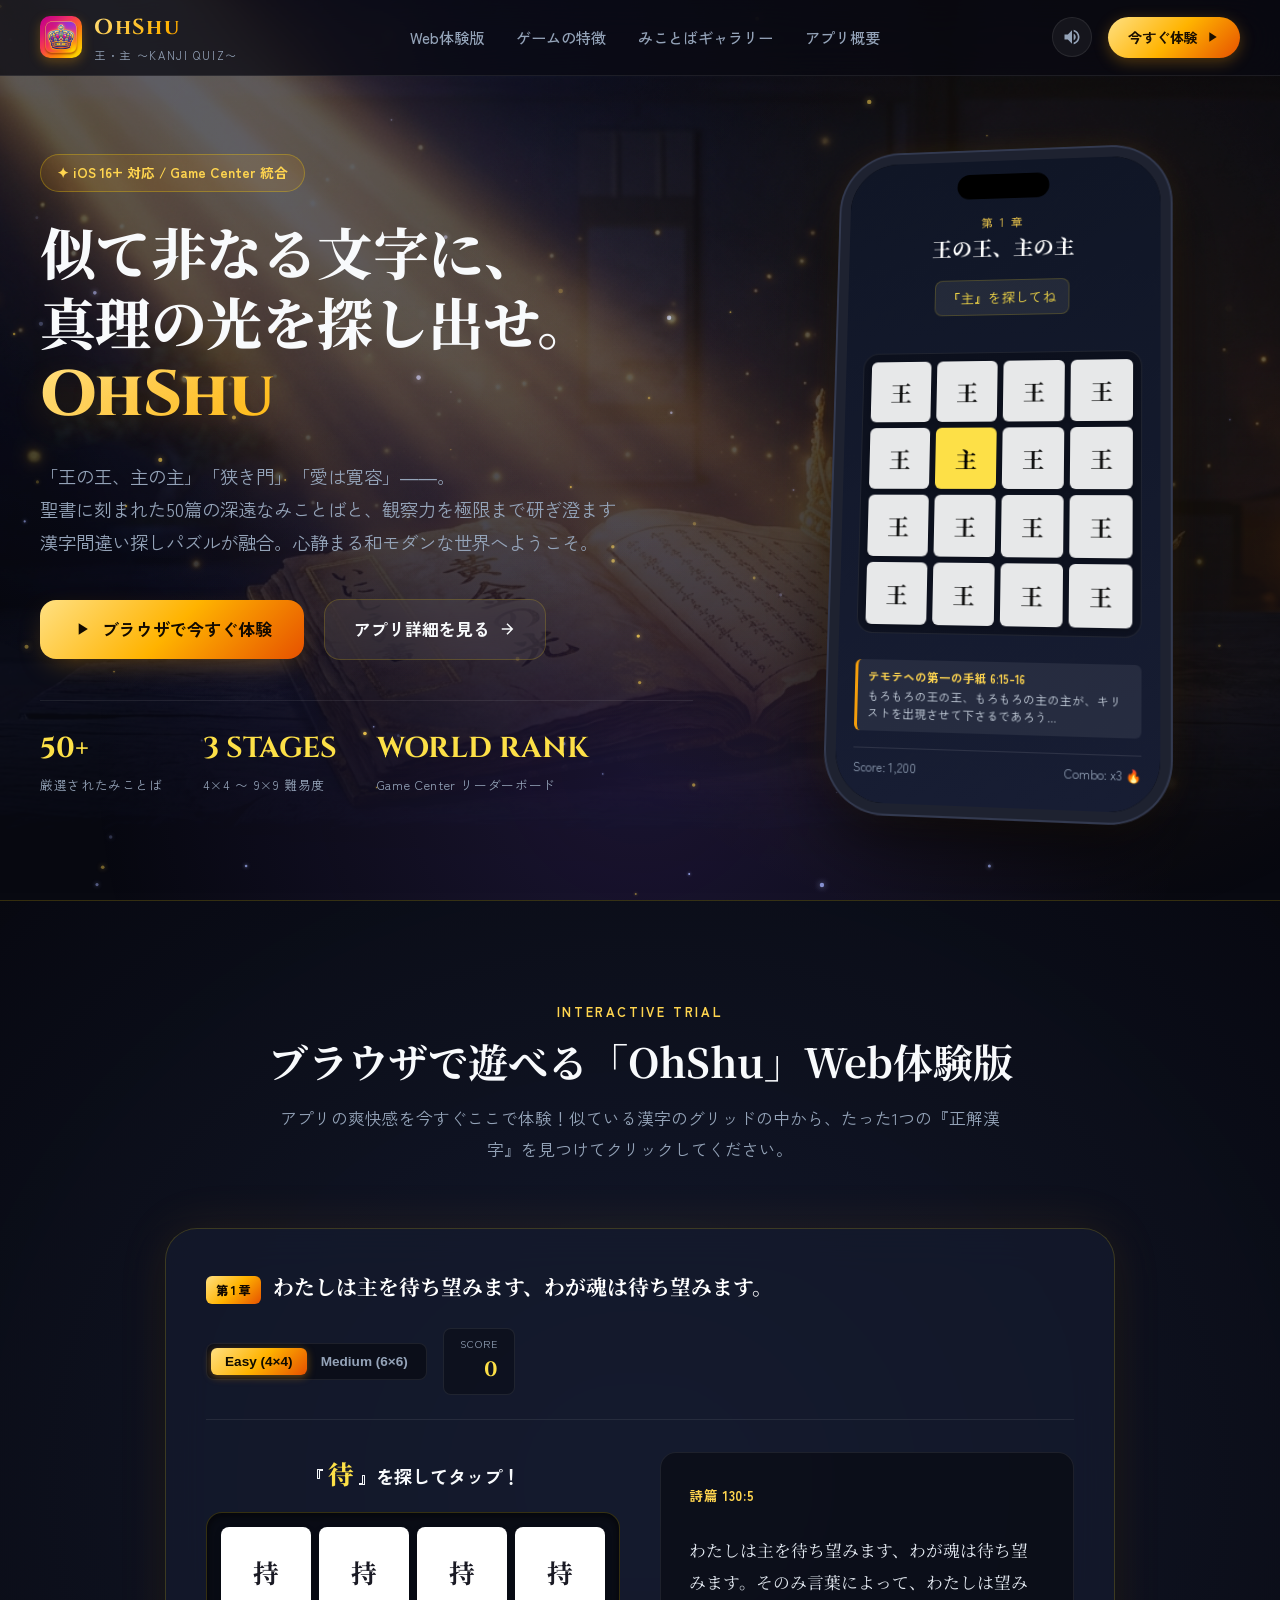
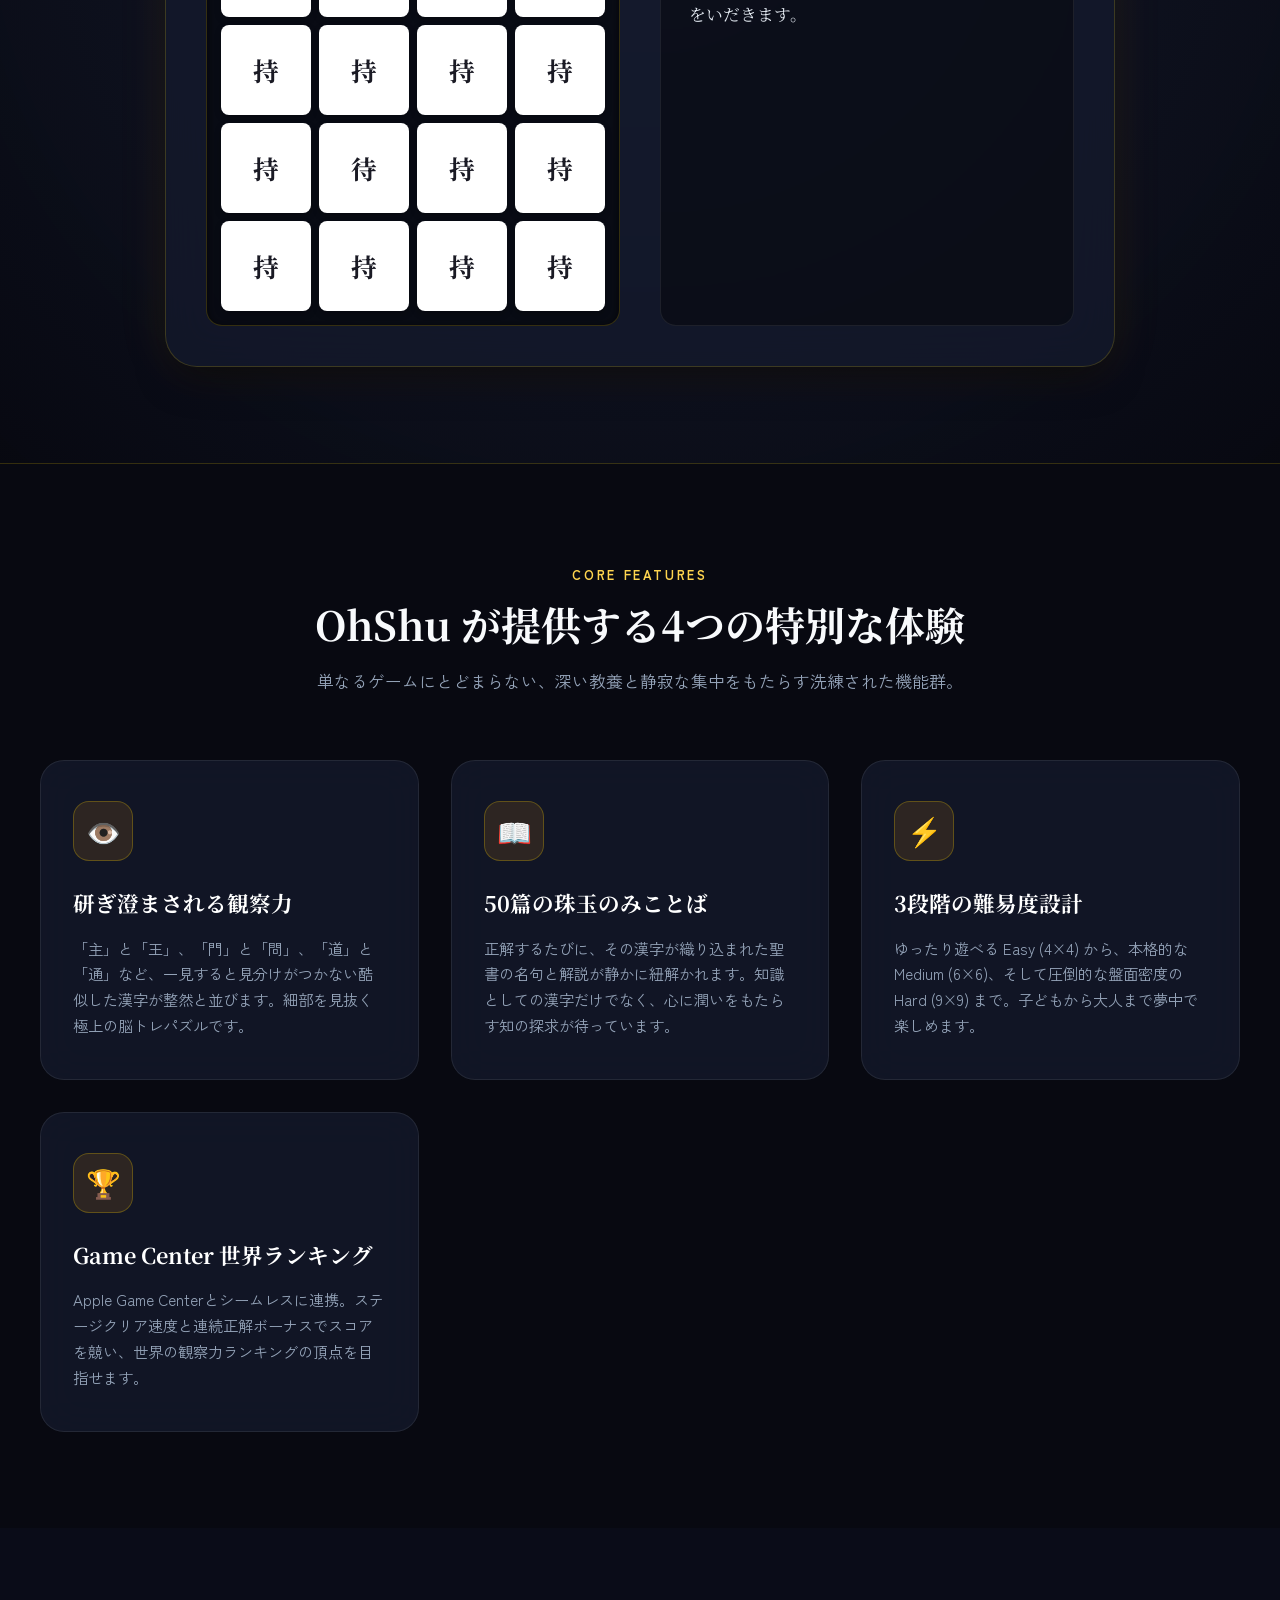
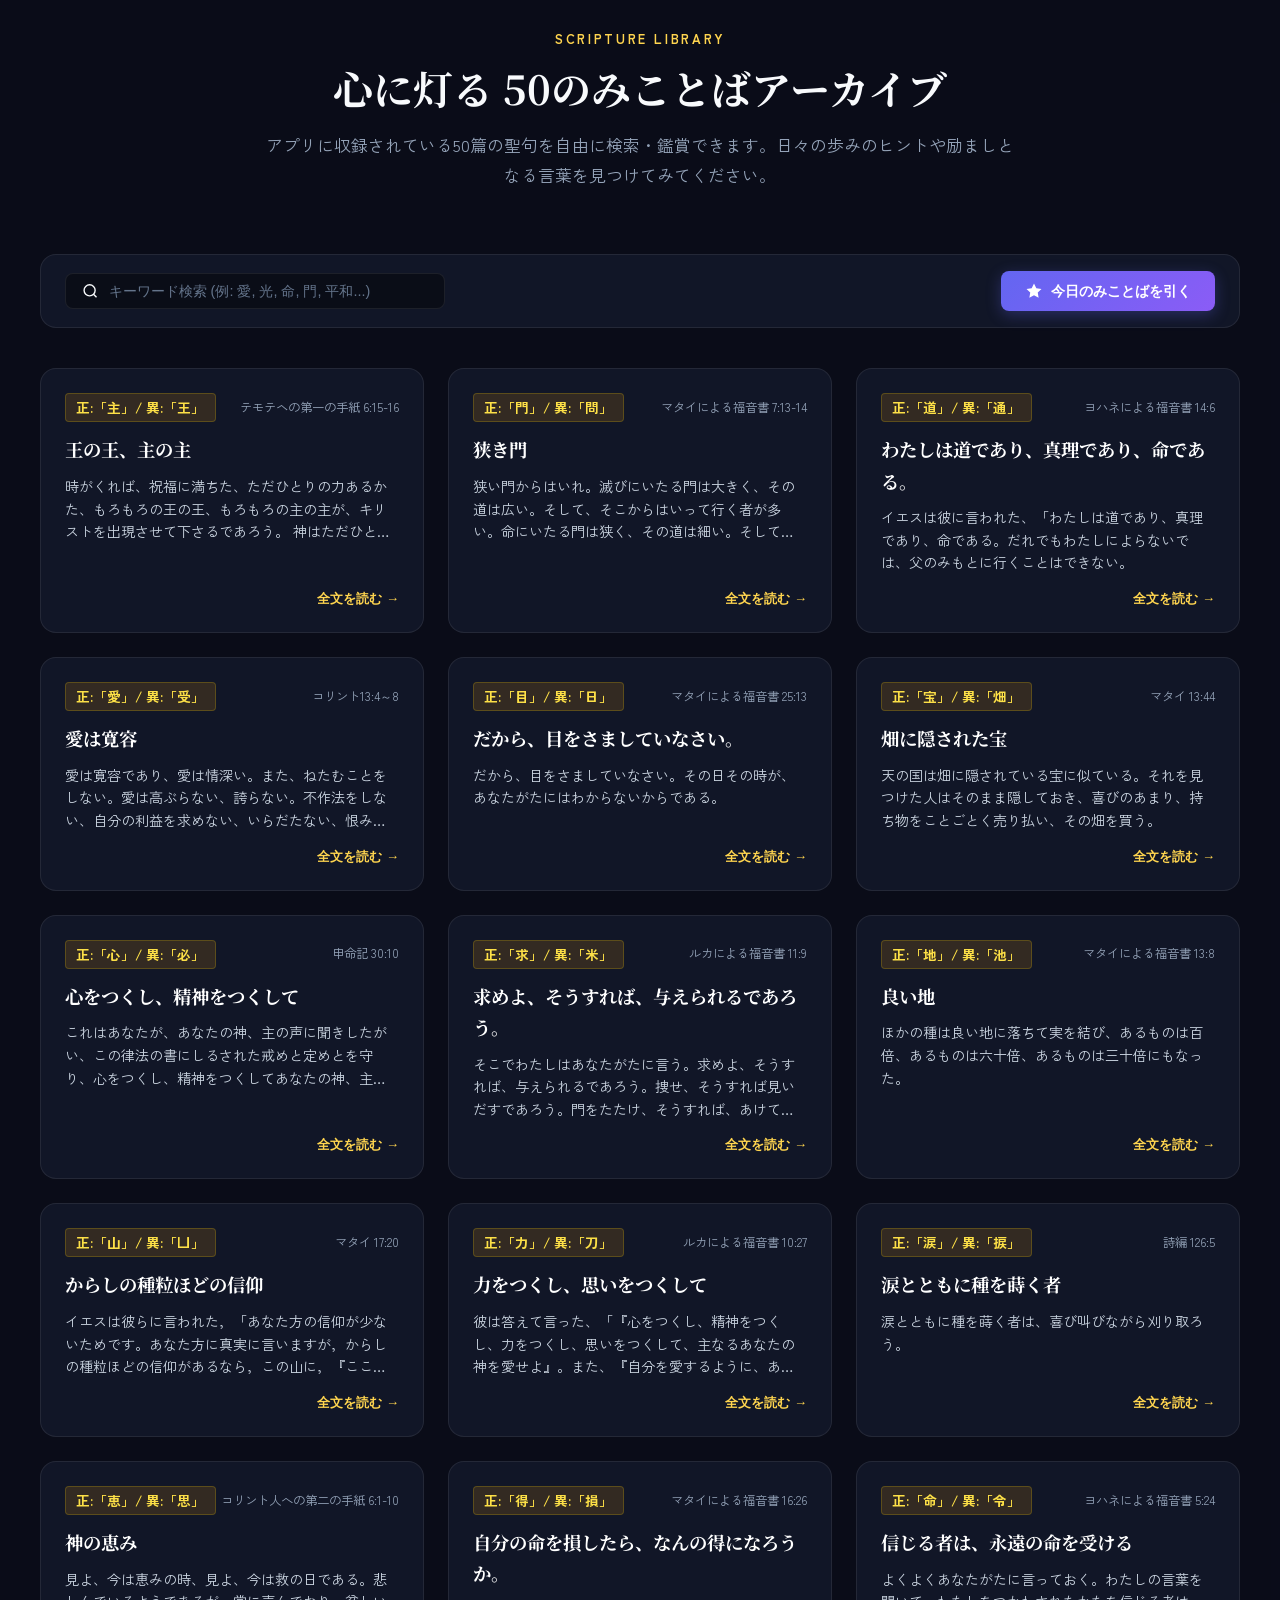
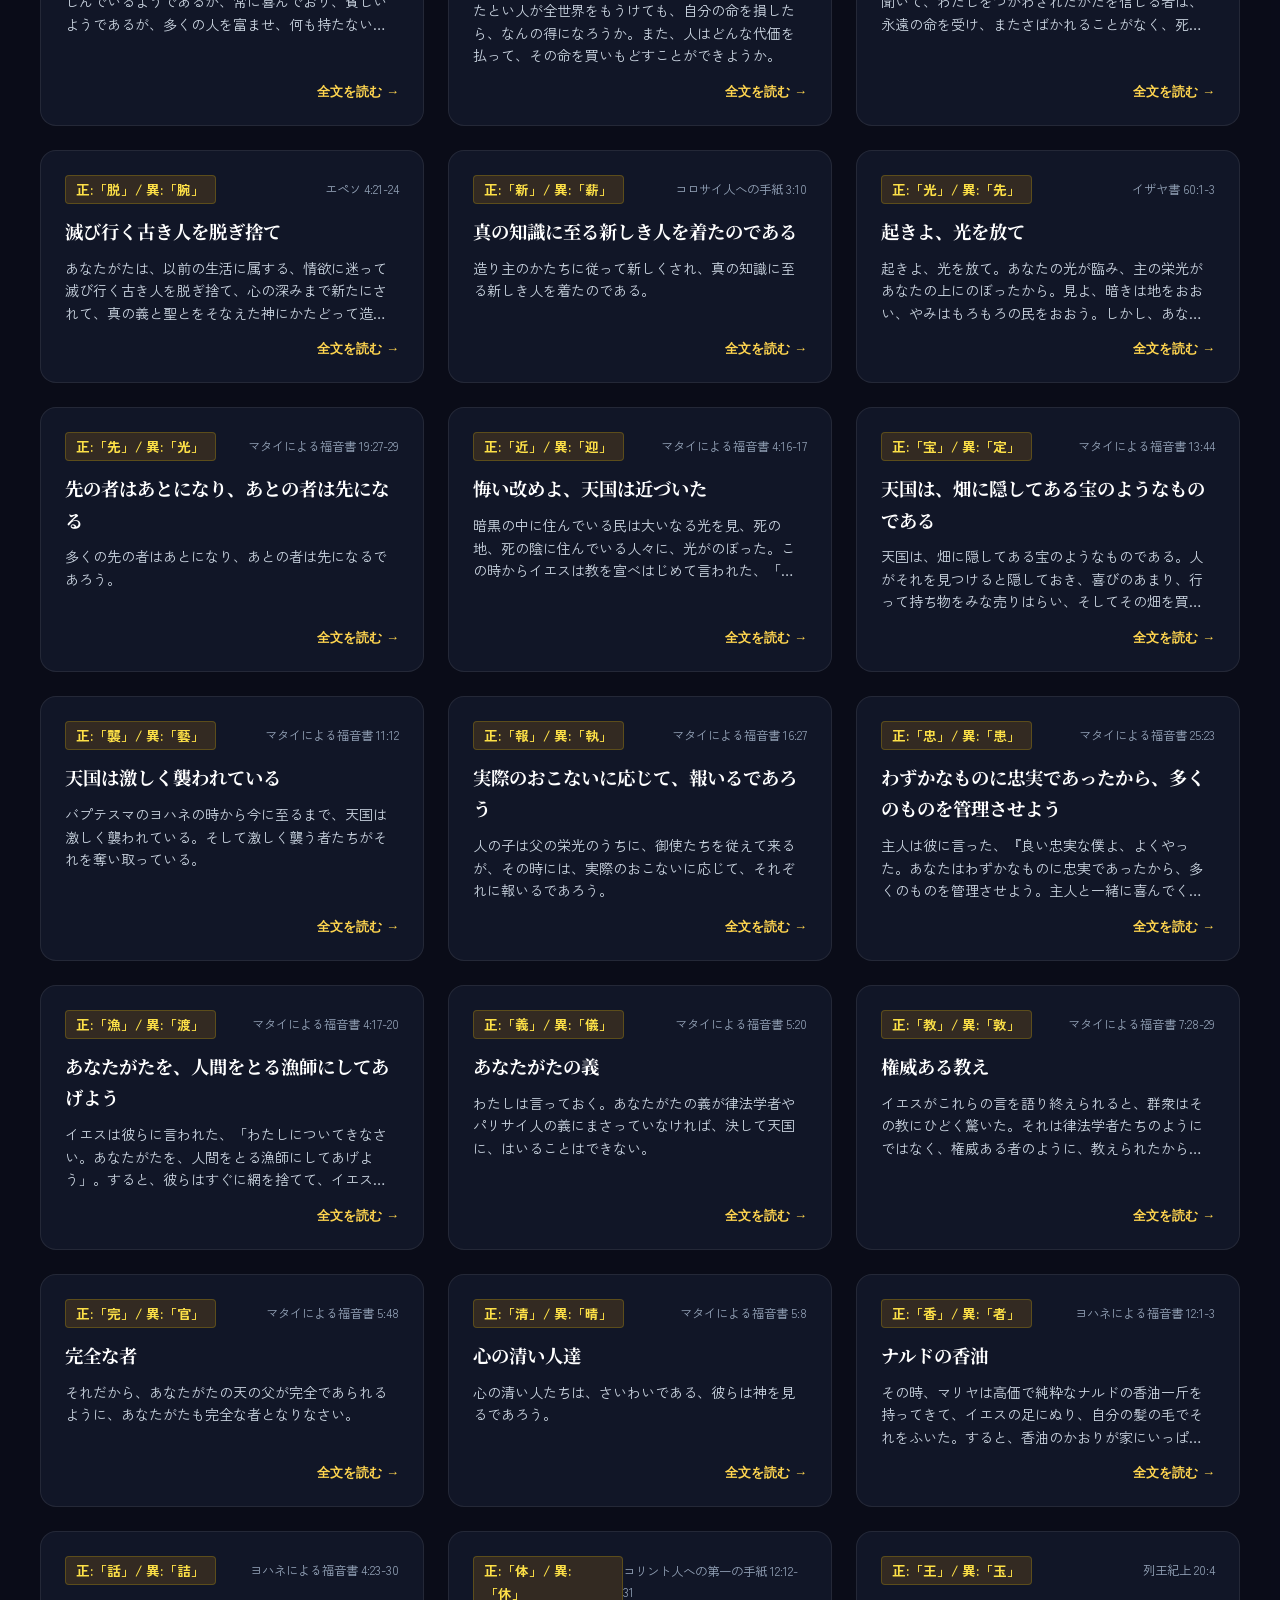
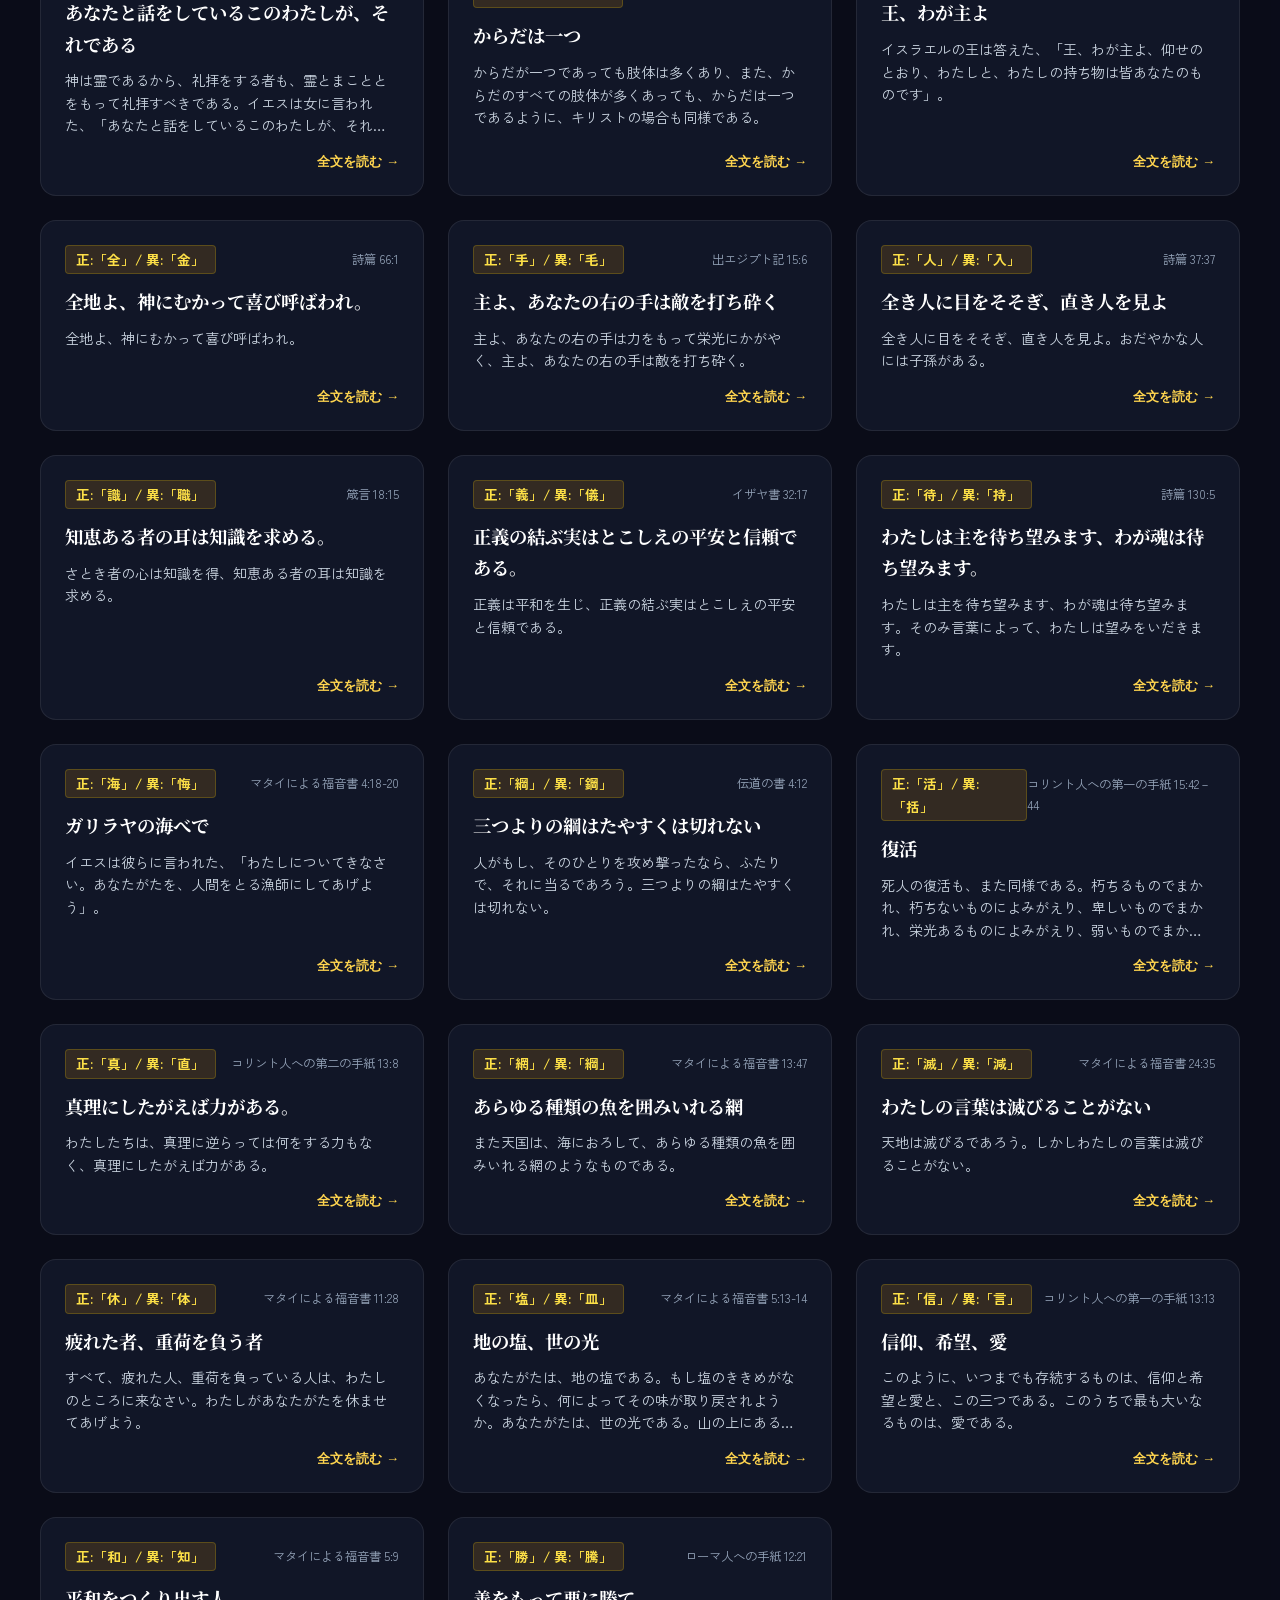
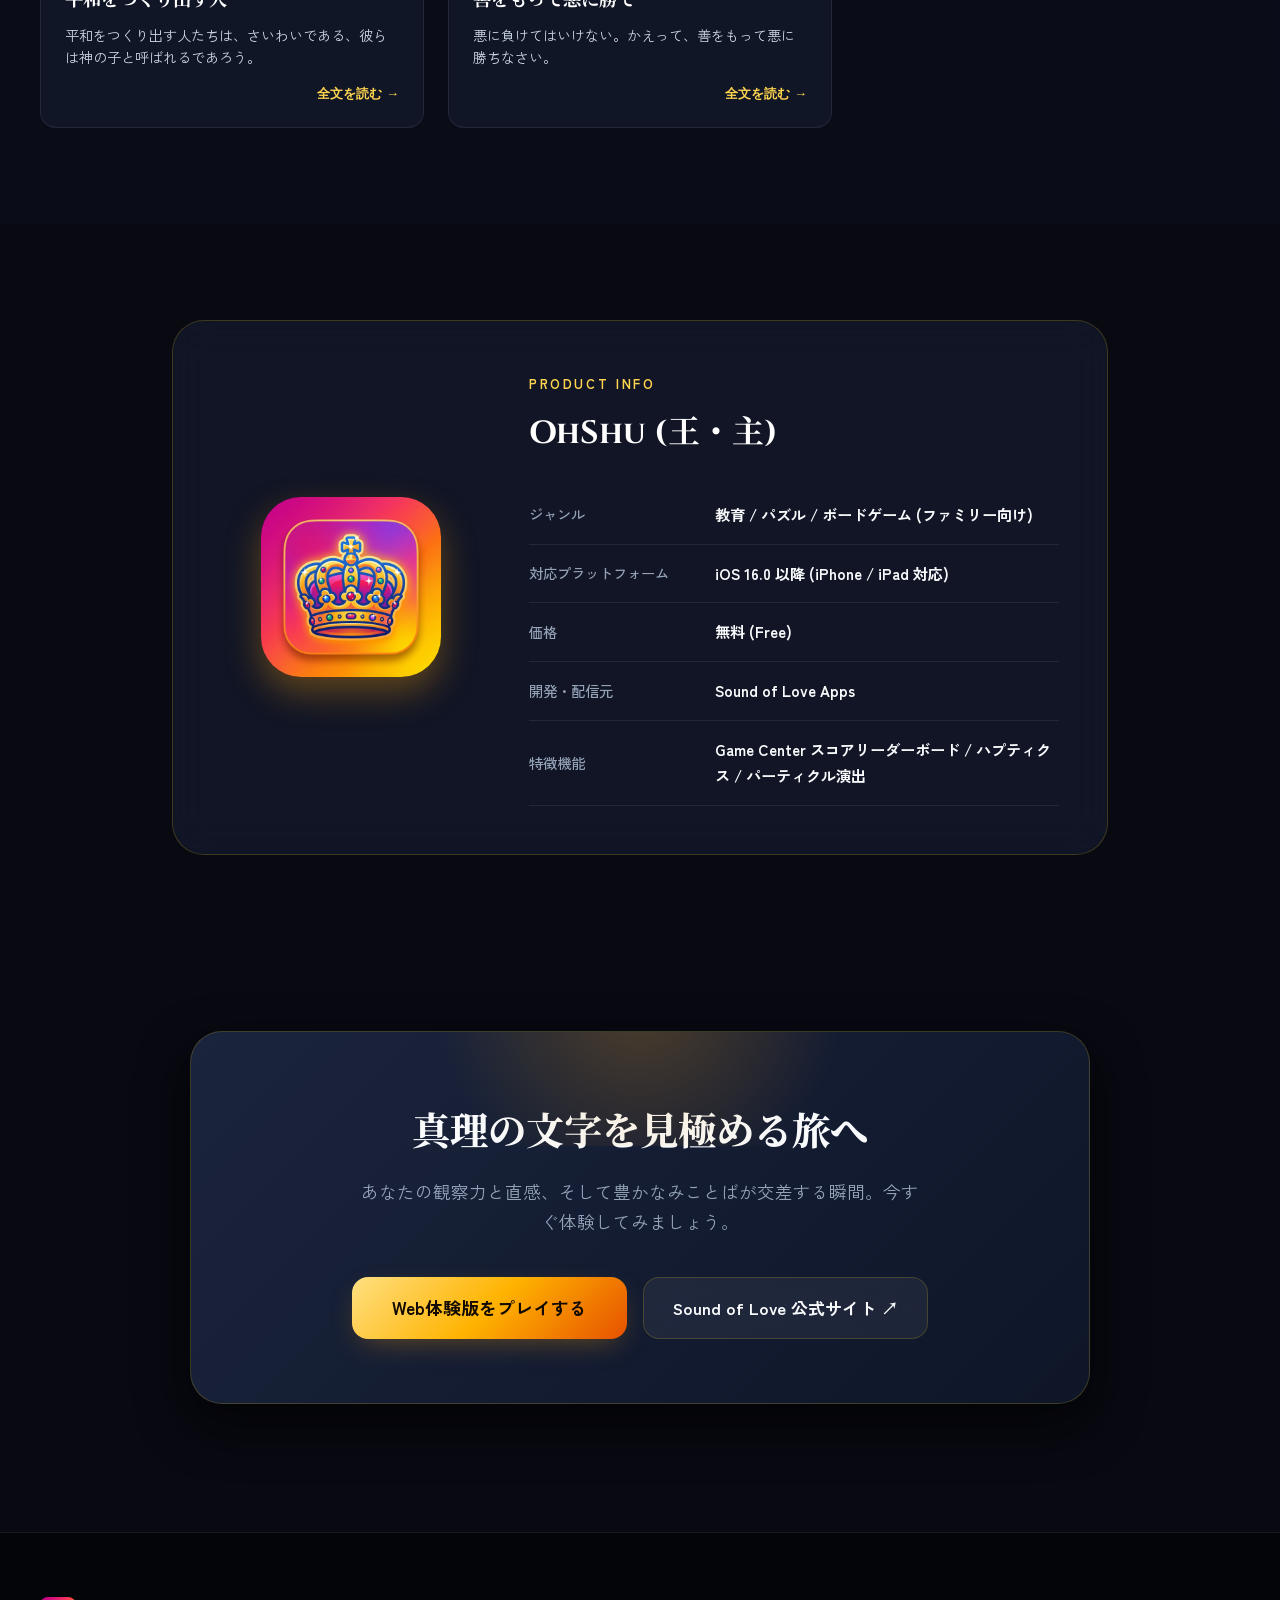
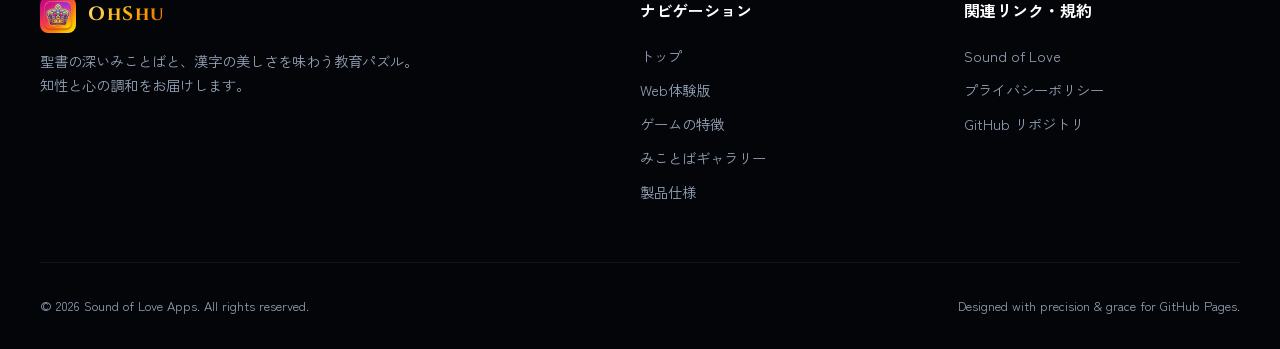
==== commit 8b8ad1d2: "feat: add dedicated privacy policy page" ====
--- a/index.html
+++ b/index.html
@@ -426,7 +426,7 @@
         <h4>関連リンク・規約</h4>
         <ul>
           <li><a href="http://sound-of-love.com" target="_blank" rel="noopener">Sound of Love</a></li>
-          <li><a href="#" id="privacy-link">プライバシーポリシー</a></li>
+          <li><a href="./privacy.html" id="privacy-link">プライバシーポリシー</a></li>
           <li><a href="https://github.com" target="_blank" rel="noopener">GitHub リポジトリ</a></li>
         </ul>
       </div>
